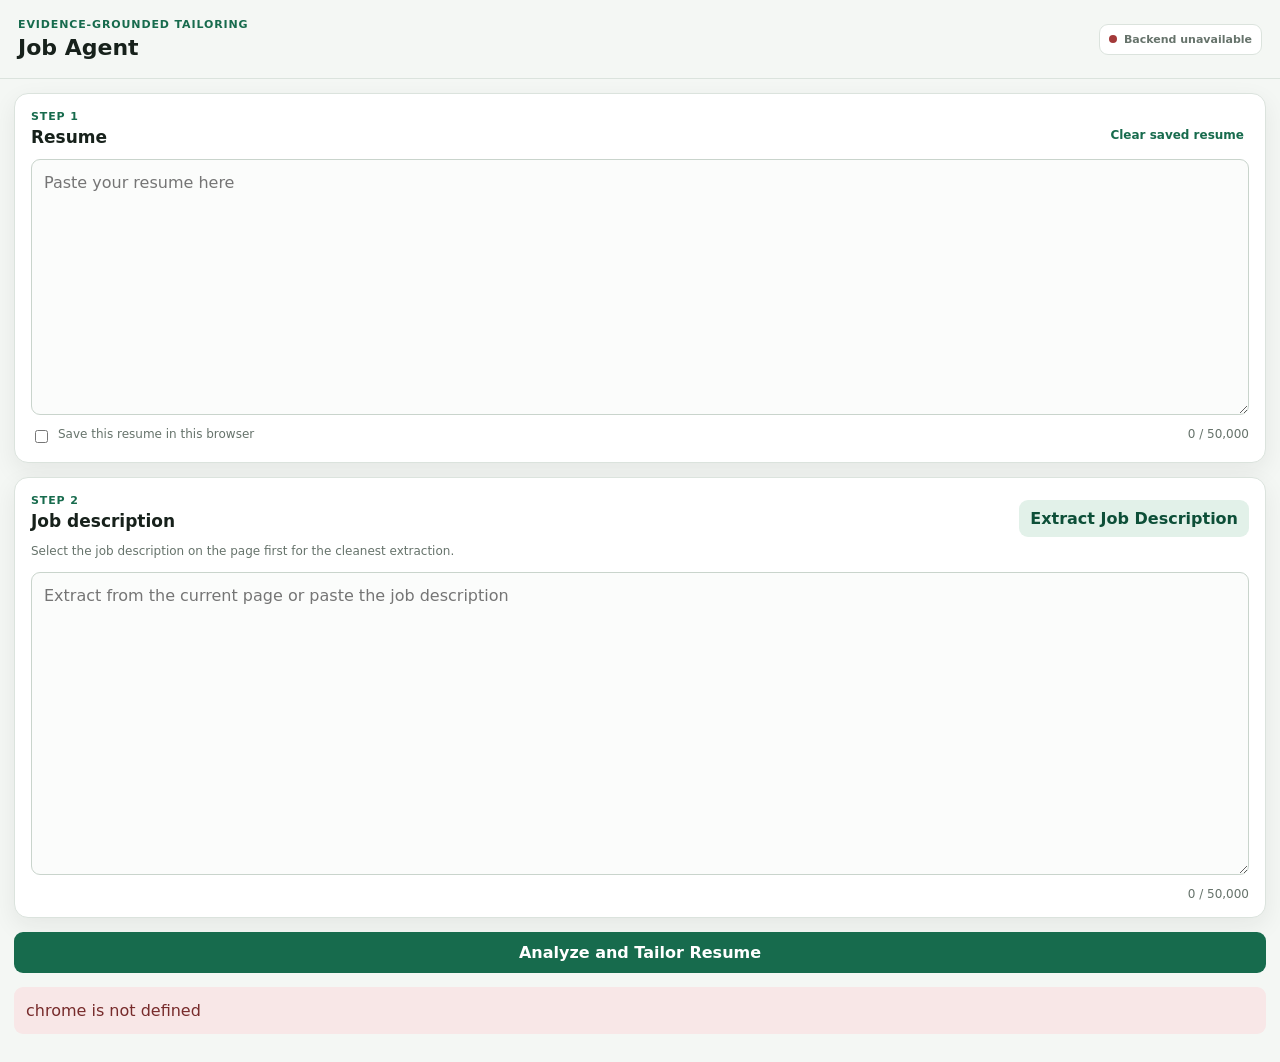
==== chrome_extension/sidepanel.html @ 1b3aab2b "feat: add requirement intelligence and Chrome extension" ====
<!doctype html>
<html lang="en">
  <head>
    <meta charset="utf-8">
    <meta name="viewport" content="width=device-width, initial-scale=1">
    <title>Job Agent</title>
    <link rel="stylesheet" href="sidepanel.css">
  </head>
  <body>
    <header class="app-header">
      <div>
        <p class="eyebrow">Evidence-grounded tailoring</p>
        <h1>Job Agent</h1>
      </div>
      <button id="health-button" class="health" type="button" aria-label="Check backend health">
        <span id="health-dot" class="health-dot" aria-hidden="true"></span>
        <span id="health-text">Checking backend…</span>
      </button>
    </header>

    <main>
      <section class="card">
        <div class="section-heading">
          <div>
            <p class="step-label">Step 1</p>
            <h2>Resume</h2>
          </div>
          <button id="clear-resume-button" class="text-button" type="button">Clear saved resume</button>
        </div>
        <label class="sr-only" for="resume-text">Resume text</label>
        <textarea id="resume-text" rows="10" maxlength="50001" placeholder="Paste your resume here"></textarea>
        <div class="field-footer">
          <label class="checkbox-label">
            <input id="save-resume" type="checkbox">
            Save this resume in this browser
          </label>
          <span id="resume-count" class="character-count">0 / 50,000</span>
        </div>
      </section>

      <section class="card">
        <div class="section-heading">
          <div>
            <p class="step-label">Step 2</p>
            <h2>Job description</h2>
          </div>
          <button id="extract-button" class="secondary-button" type="button">Extract Job Description</button>
        </div>
        <p class="hint">Select the job description on the page first for the cleanest extraction.</p>
        <label class="sr-only" for="job-description">Job description</label>
        <textarea id="job-description" rows="12" maxlength="50001" placeholder="Extract from the current page or paste the job description"></textarea>
        <div class="field-footer">
          <span id="extraction-source" class="muted"></span>
          <span id="job-count" class="character-count">0 / 50,000</span>
        </div>
      </section>

      <button id="analyze-button" class="primary-button full-width" type="button">Analyze and Tailor Resume</button>

      <div id="message" class="message" role="status" aria-live="polite" hidden></div>

      <section id="results" class="results" hidden>
        <div class="card result-summary">
          <div>
            <p class="step-label">Run status</p>
            <h2 id="run-status">—</h2>
          </div>
          <div class="score-block">
            <span id="match-score" class="score">—</span>
            <span class="score-label">Match score</span>
          </div>
        </div>

        <section class="card">
          <h2>Requirement match</h2>
          <div class="requirement-grid">
            <div>
              <h3 class="matched-heading">Matched</h3>
              <ul id="matched-list" class="requirement-list"></ul>
            </div>
            <div>
              <h3 class="partial-heading">Partial</h3>
              <ul id="partial-list" class="requirement-list"></ul>
            </div>
            <div>
              <h3 class="missing-heading">Missing evidence</h3>
              <ul id="missing-list" class="requirement-list"></ul>
            </div>
            <div>
              <h3 class="confirmation-heading">Needs your confirmation</h3>
              <ul id="confirmation-list" class="requirement-list"></ul>
            </div>
          </div>
        </section>

        <section class="card">
          <div class="section-heading">
            <h2>Tailored resume</h2>
            <button id="copy-button" class="secondary-button" type="button">Copy Resume</button>
          </div>
          <div id="tailored-resume" class="resume-output"></div>
          <div id="verification" class="verification"></div>
        </section>

        <section id="review-panel" class="card review-panel" hidden>
          <h2>Human review</h2>
          <p class="hint">Approve this version, or explain what should change. Requested changes must remain supported by the original resume.</p>
          <div class="review-actions">
            <button id="approve-button" class="primary-button" type="button">Approve</button>
          </div>
          <label for="review-feedback">Revision feedback</label>
          <textarea id="review-feedback" rows="4" placeholder="Example: Shorten the summary and emphasize PostgreSQL."></textarea>
          <button id="reject-button" class="secondary-button full-width" type="button">Request Revision</button>
        </section>
      </section>
    </main>

    <script type="module" src="sidepanel.js"></script>
  </body>
</html>
---- chrome_extension/sidepanel.css ----
:root {
  color-scheme: light;
  --ink: #17211b;
  --muted: #66736b;
  --line: #dbe3dd;
  --surface: #ffffff;
  --canvas: #f4f7f4;
  --accent: #176b4d;
  --accent-dark: #0d4f38;
  --accent-soft: #e2f1e9;
  --warning: #9a5a10;
  --danger: #a33939;
  --shadow: 0 8px 24px rgba(23, 33, 27, 0.07);
  font-family: Inter, ui-sans-serif, system-ui, -apple-system, BlinkMacSystemFont, "Segoe UI", sans-serif;
}

* { box-sizing: border-box; }

body {
  margin: 0;
  min-width: 320px;
  color: var(--ink);
  background: var(--canvas);
}

button, textarea, input { font: inherit; }
button { cursor: pointer; }
button:disabled { cursor: wait; opacity: 0.58; }

.app-header {
  position: sticky;
  top: 0;
  z-index: 2;
  display: flex;
  align-items: center;
  justify-content: space-between;
  gap: 12px;
  padding: 18px;
  background: rgba(244, 247, 244, 0.96);
  border-bottom: 1px solid var(--line);
  backdrop-filter: blur(8px);
}

h1, h2, h3, p { margin-top: 0; }
h1 { margin-bottom: 0; font-size: 22px; }
h2 { margin-bottom: 12px; font-size: 17px; }
h3 { margin-bottom: 8px; font-size: 14px; }

.eyebrow, .step-label {
  margin-bottom: 4px;
  color: var(--accent);
  font-size: 11px;
  font-weight: 750;
  letter-spacing: 0.08em;
  text-transform: uppercase;
}

main { padding: 14px; }

.card {
  margin-bottom: 14px;
  padding: 16px;
  background: var(--surface);
  border: 1px solid var(--line);
  border-radius: 14px;
  box-shadow: var(--shadow);
}

.section-heading, .result-summary, .field-footer, .review-actions {
  display: flex;
  align-items: center;
  justify-content: space-between;
  gap: 10px;
}

textarea {
  width: 100%;
  resize: vertical;
  padding: 11px 12px;
  color: var(--ink);
  background: #fbfcfb;
  border: 1px solid #c9d4cc;
  border-radius: 9px;
  line-height: 1.45;
}

textarea:focus, button:focus-visible, input:focus-visible {
  outline: 3px solid rgba(23, 107, 77, 0.2);
  outline-offset: 2px;
}

.field-footer { margin-top: 8px; align-items: flex-start; }
.hint, .muted, .character-count { color: var(--muted); font-size: 12px; }
.hint { line-height: 1.45; }
.character-count.over-limit { color: var(--danger); font-weight: 700; }
.checkbox-label { display: flex; gap: 7px; color: var(--muted); font-size: 12px; }

.primary-button, .secondary-button, .text-button, .health {
  border: 0;
  border-radius: 9px;
  font-weight: 700;
}

.primary-button { padding: 11px 14px; color: white; background: var(--accent); }
.primary-button:hover { background: var(--accent-dark); }
.secondary-button { padding: 9px 11px; color: var(--accent-dark); background: var(--accent-soft); }
.text-button { padding: 5px; color: var(--accent); background: transparent; font-size: 12px; }
.full-width { width: 100%; }

.health {
  display: flex;
  align-items: center;
  gap: 7px;
  padding: 8px 9px;
  color: var(--muted);
  background: var(--surface);
  border: 1px solid var(--line);
  font-size: 11px;
}

.health-dot { width: 8px; height: 8px; background: #a0aaa3; border-radius: 50%; }
.health[data-state="healthy"] .health-dot { background: #2b9a67; }
.health[data-state="unhealthy"] .health-dot { background: var(--danger); }

.message { margin: 14px 0; padding: 12px; border-radius: 9px; line-height: 1.45; }
.message[data-kind="info"] { color: #24533f; background: #e5f1eb; }
.message[data-kind="error"] { color: #772b2b; background: #f8e7e7; }
.message[data-kind="success"] { color: #175337; background: #ddf2e6; }

.results { margin-top: 14px; }
.score-block { display: flex; flex-direction: column; align-items: flex-end; }
.score { color: var(--accent); font-size: 26px; font-weight: 800; }
.score-label { color: var(--muted); font-size: 11px; }

.requirement-grid { display: grid; gap: 14px; }
.requirement-list { margin: 0; padding-left: 20px; }
.requirement-list > li { margin-bottom: 10px; line-height: 1.35; }
.requirement-name { font-weight: 650; }
.requirement-meta { display: block; color: var(--muted); font-size: 11px; }
.requirement-list details { margin-top: 5px; color: var(--muted); font-size: 11px; }
.requirement-list summary { cursor: pointer; color: var(--accent-dark); }
.requirement-list details p { margin: 6px 0; }
.requirement-list details ul { margin: 5px 0 0; padding-left: 18px; }
.evidence-heading { display: block; margin-top: 7px; color: var(--ink); }
.matched-heading { color: var(--accent); }
.partial-heading { color: var(--warning); }
.missing-heading { color: var(--danger); }
.confirmation-heading { color: #6750a4; }

.resume-output section + section { margin-top: 18px; }
.resume-output p, .resume-output li { line-height: 1.5; white-space: pre-wrap; }
.resume-output ul { margin-bottom: 0; padding-left: 20px; }
.skills-list { display: flex; flex-wrap: wrap; gap: 7px; padding: 0 !important; list-style: none; }
.skills-list li { padding: 5px 8px; background: var(--accent-soft); border-radius: 999px; font-size: 12px; }

.verification { margin-top: 16px; padding-top: 12px; border-top: 1px solid var(--line); font-size: 12px; }
.verification.passed { color: var(--accent); }
.verification.failed { color: var(--danger); }
.review-panel label { display: block; margin: 14px 0 6px; font-size: 13px; font-weight: 700; }
.review-panel .secondary-button { margin-top: 9px; }

.sr-only {
  position: absolute;
  width: 1px;
  height: 1px;
  padding: 0;
  margin: -1px;
  overflow: hidden;
  clip: rect(0, 0, 0, 0);
  white-space: nowrap;
  border: 0;
}
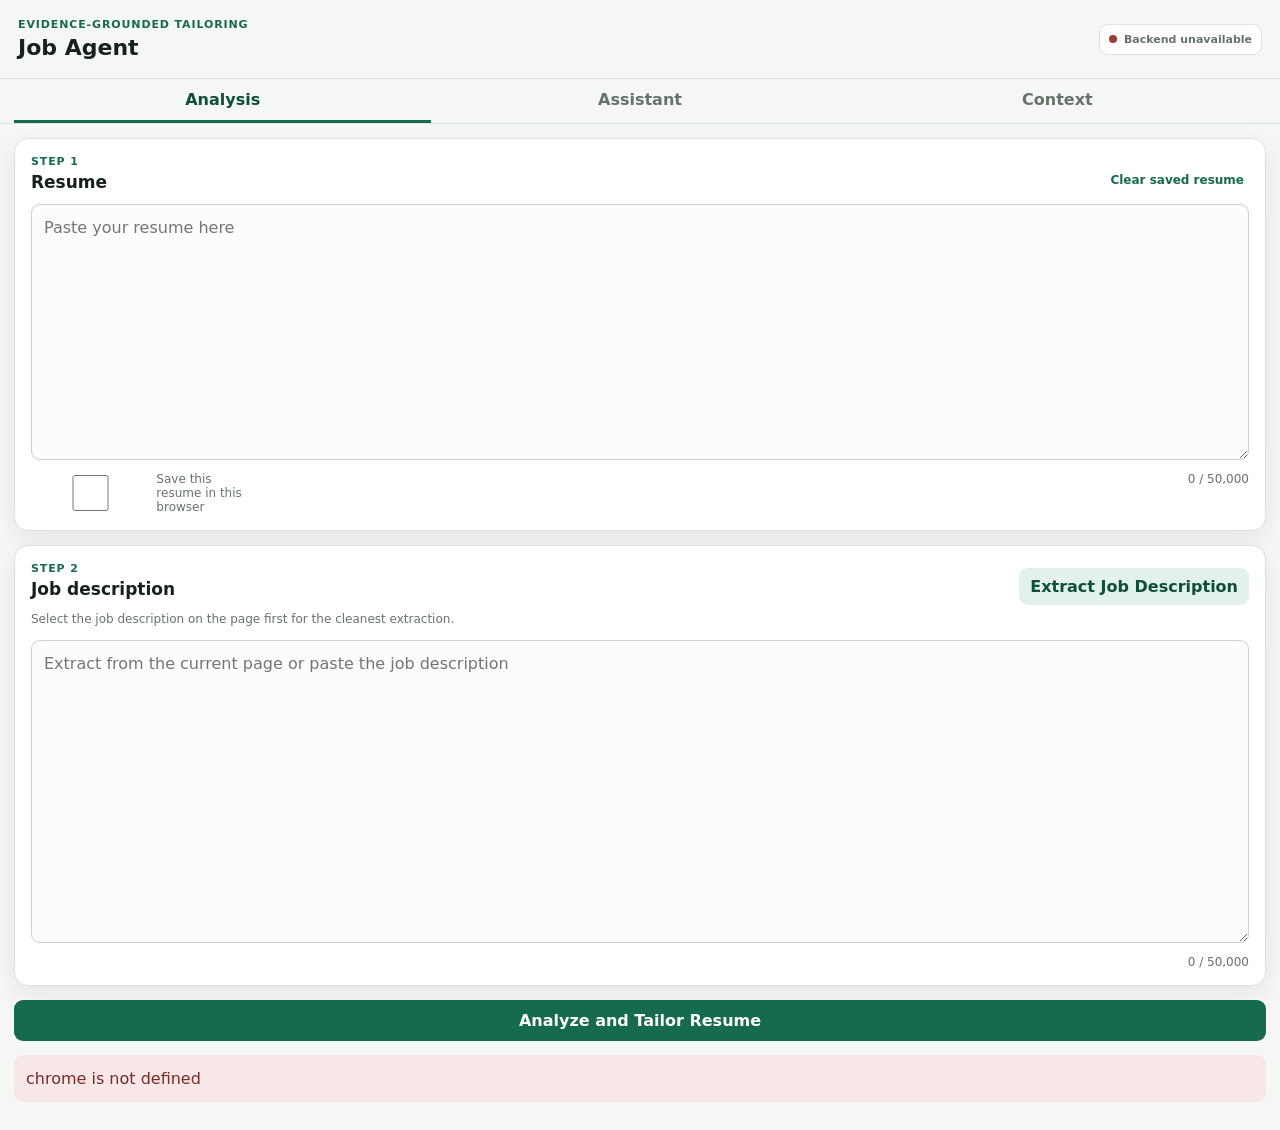
==== commit aec48fb6: "fix: enforce confirmed preferences in assistant context" ====
--- a/chrome_extension/sidepanel.html
+++ b/chrome_extension/sidepanel.html
@@ -8,111 +8,165 @@
   </head>
   <body>
     <header class="app-header">
-      <div>
-        <p class="eyebrow">Evidence-grounded tailoring</p>
-        <h1>Job Agent</h1>
-      </div>
+      <div><p class="eyebrow">Evidence-grounded tailoring</p><h1>Job Agent</h1></div>
       <button id="health-button" class="health" type="button" aria-label="Check backend health">
         <span id="health-dot" class="health-dot" aria-hidden="true"></span>
-        <span id="health-text">Checking backend…</span>
+        <span id="health-text">Checking backend...</span>
       </button>
     </header>
 
+    <nav class="panel-tabs" aria-label="Job Agent panels">
+      <button id="analysis-tab" class="panel-tab active" type="button" aria-selected="true">Analysis</button>
+      <button id="assistant-tab" class="panel-tab" type="button" aria-selected="false">Assistant</button>
+      <button id="context-tab" class="panel-tab" type="button" aria-selected="false">Context</button>
+    </nav>
+
     <main>
-      <section class="card">
-        <div class="section-heading">
-          <div>
-            <p class="step-label">Step 1</p>
-            <h2>Resume</h2>
+      <div id="analysis-panel" class="app-panel">
+        <section class="card">
+          <div class="section-heading">
+            <div><p class="step-label">Step 1</p><h2>Resume</h2></div>
+            <button id="clear-resume-button" class="text-button" type="button">Clear saved resume</button>
           </div>
-          <button id="clear-resume-button" class="text-button" type="button">Clear saved resume</button>
-        </div>
-        <label class="sr-only" for="resume-text">Resume text</label>
-        <textarea id="resume-text" rows="10" maxlength="50001" placeholder="Paste your resume here"></textarea>
-        <div class="field-footer">
-          <label class="checkbox-label">
-            <input id="save-resume" type="checkbox">
-            Save this resume in this browser
-          </label>
-          <span id="resume-count" class="character-count">0 / 50,000</span>
-        </div>
-      </section>
-
-      <section class="card">
-        <div class="section-heading">
-          <div>
-            <p class="step-label">Step 2</p>
-            <h2>Job description</h2>
-          </div>
-          <button id="extract-button" class="secondary-button" type="button">Extract Job Description</button>
-        </div>
-        <p class="hint">Select the job description on the page first for the cleanest extraction.</p>
-        <label class="sr-only" for="job-description">Job description</label>
-        <textarea id="job-description" rows="12" maxlength="50001" placeholder="Extract from the current page or paste the job description"></textarea>
-        <div class="field-footer">
-          <span id="extraction-source" class="muted"></span>
-          <span id="job-count" class="character-count">0 / 50,000</span>
-        </div>
-      </section>
-
-      <button id="analyze-button" class="primary-button full-width" type="button">Analyze and Tailor Resume</button>
-
-      <div id="message" class="message" role="status" aria-live="polite" hidden></div>
-
-      <section id="results" class="results" hidden>
-        <div class="card result-summary">
-          <div>
-            <p class="step-label">Run status</p>
-            <h2 id="run-status">—</h2>
-          </div>
-          <div class="score-block">
-            <span id="match-score" class="score">—</span>
-            <span class="score-label">Match score</span>
-          </div>
-        </div>
-
-        <section class="card">
-          <h2>Requirement match</h2>
-          <div class="requirement-grid">
-            <div>
-              <h3 class="matched-heading">Matched</h3>
-              <ul id="matched-list" class="requirement-list"></ul>
-            </div>
-            <div>
-              <h3 class="partial-heading">Partial</h3>
-              <ul id="partial-list" class="requirement-list"></ul>
-            </div>
-            <div>
-              <h3 class="missing-heading">Missing evidence</h3>
-              <ul id="missing-list" class="requirement-list"></ul>
-            </div>
-            <div>
-              <h3 class="confirmation-heading">Needs your confirmation</h3>
-              <ul id="confirmation-list" class="requirement-list"></ul>
-            </div>
+          <label class="sr-only" for="resume-text">Resume text</label>
+          <textarea id="resume-text" rows="10" maxlength="50001" placeholder="Paste your resume here"></textarea>
+          <div class="field-footer">
+            <label class="checkbox-label"><input id="save-resume" type="checkbox">Save this resume in this browser</label>
+            <span id="resume-count" class="character-count">0 / 50,000</span>
           </div>
         </section>
 
         <section class="card">
           <div class="section-heading">
-            <h2>Tailored resume</h2>
-            <button id="copy-button" class="secondary-button" type="button">Copy Resume</button>
+            <div><p class="step-label">Step 2</p><h2>Job description</h2></div>
+            <button id="extract-button" class="secondary-button" type="button">Extract Job Description</button>
           </div>
-          <div id="tailored-resume" class="resume-output"></div>
-          <div id="verification" class="verification"></div>
+          <p class="hint">Select the job description on the page first for the cleanest extraction.</p>
+          <label class="sr-only" for="job-description">Job description</label>
+          <textarea id="job-description" rows="12" maxlength="50001" placeholder="Extract from the current page or paste the job description"></textarea>
+          <div class="field-footer">
+            <span id="extraction-source" class="muted"></span>
+            <span id="job-count" class="character-count">0 / 50,000</span>
+          </div>
         </section>
 
-        <section id="review-panel" class="card review-panel" hidden>
-          <h2>Human review</h2>
-          <p class="hint">Approve this version, or explain what should change. Requested changes must remain supported by the original resume.</p>
-          <div class="review-actions">
-            <button id="approve-button" class="primary-button" type="button">Approve</button>
+        <button id="analyze-button" class="primary-button full-width" type="button">Analyze and Tailor Resume</button>
+        <div id="message" class="message" role="status" aria-live="polite" hidden></div>
+
+        <section id="results" class="results" hidden>
+          <div class="card result-summary">
+            <div><p class="step-label">Run status</p><h2 id="run-status">—</h2></div>
+            <div class="score-block"><span id="match-score" class="score">—</span><span class="score-label">Match score</span></div>
           </div>
-          <label for="review-feedback">Revision feedback</label>
-          <textarea id="review-feedback" rows="4" placeholder="Example: Shorten the summary and emphasize PostgreSQL."></textarea>
-          <button id="reject-button" class="secondary-button full-width" type="button">Request Revision</button>
+          <button id="ask-run-button" class="secondary-button full-width ask-run-button" type="button">Ask Agent About This Run</button>
+
+          <section class="card">
+            <h2>Requirement match</h2>
+            <div class="requirement-grid">
+              <div><h3 class="matched-heading">Matched</h3><ul id="matched-list" class="requirement-list"></ul></div>
+              <div><h3 class="partial-heading">Partial</h3><ul id="partial-list" class="requirement-list"></ul></div>
+              <div><h3 class="missing-heading">Missing evidence</h3><ul id="missing-list" class="requirement-list"></ul></div>
+              <div><h3 class="confirmation-heading">Needs your confirmation</h3><ul id="confirmation-list" class="requirement-list"></ul></div>
+            </div>
+          </section>
+
+          <section class="card">
+            <div class="section-heading"><h2>Tailored resume</h2><button id="copy-button" class="secondary-button" type="button">Copy Resume</button></div>
+            <div id="tailored-resume" class="resume-output"></div>
+            <div id="verification" class="verification"></div>
+          </section>
+
+          <section id="review-panel" class="card review-panel" hidden>
+            <h2>Human review</h2>
+            <p class="hint">Approve this version, or explain what should change. Requested changes must remain supported by the original resume.</p>
+            <div class="review-actions"><button id="approve-button" class="primary-button" type="button">Approve</button></div>
+            <label for="review-feedback">Revision feedback</label>
+            <textarea id="review-feedback" rows="4" placeholder="Example: Shorten the summary and emphasize PostgreSQL."></textarea>
+            <button id="reject-button" class="secondary-button full-width" type="button">Request Revision</button>
+          </section>
         </section>
-      </section>
+      </div>
+
+      <div id="assistant-panel" class="app-panel" hidden>
+        <section class="card assistant-header">
+          <div class="section-heading">
+            <div><p class="step-label">Persistent session</p><h2>Job Assistant</h2></div>
+            <button id="new-session-button" class="secondary-button" type="button">New Session</button>
+          </div>
+          <div class="session-meta">
+            <span id="session-status" class="status-badge">No session</span>
+            <span id="session-run" class="muted"></span>
+          </div>
+          <div class="session-history-controls">
+            <label for="session-history">Previous conversations</label>
+            <div class="session-history-row">
+              <select id="session-history" aria-label="Previous conversations">
+                <option value="">No saved conversations</option>
+              </select>
+              <button id="refresh-sessions-button" class="text-button" type="button">Refresh</button>
+            </div>
+          </div>
+        </section>
+
+        <div id="session-message" class="message" role="status" aria-live="polite" hidden></div>
+        <section id="assistant-messages" class="assistant-messages card" aria-live="polite">
+          <p class="muted empty-session">Start a session to ask about your saved Job Agent runs.</p>
+        </section>
+        <section id="tool-approvals" class="tool-approvals" hidden></section>
+
+        <section class="card composer">
+          <label for="assistant-input">Message</label>
+          <textarea id="assistant-input" rows="5" maxlength="20000" placeholder="Ask about recent runs, requirements, or a tailored resume."></textarea>
+          <div class="field-footer"><span class="muted">Messages are stored by the local backend.</span><span id="assistant-count" class="character-count">0 / 20,000</span></div>
+          <div class="assistant-actions">
+            <button id="send-session-button" class="primary-button" type="button">Send</button>
+            <button id="cancel-session-button" class="text-button danger-text" type="button">Cancel</button>
+            <button id="recover-session-button" class="secondary-button" type="button" hidden>Recover</button>
+          </div>
+        </section>
+      </div>
+
+      <div id="context-panel" class="app-panel" hidden>
+        <div id="context-message" class="message" role="status" aria-live="polite" hidden></div>
+
+        <section class="card">
+          <div class="section-heading">
+            <div><p class="step-label">Current session</p><h2>Used This Turn</h2></div>
+            <button id="refresh-context-button" class="text-button" type="button">Refresh</button>
+          </div>
+          <div id="used-context" class="context-list">
+            <p class="muted">Open a Session to inspect its safe context summary.</p>
+          </div>
+        </section>
+
+        <section class="card">
+          <div class="section-heading">
+            <div><p class="step-label">Confirmed data</p><h2>Memory Manager</h2></div>
+            <button id="refresh-memories-button" class="text-button" type="button">Refresh</button>
+          </div>
+          <label for="memory-key">Stable key</label>
+          <input id="memory-key" maxlength="160" placeholder="preference.role">
+          <label for="memory-display">Display text</label>
+          <textarea id="memory-display" rows="3" maxlength="2000" placeholder="Prefers backend engineering roles"></textarea>
+          <div class="context-form-grid">
+            <label>Type<select id="memory-type"><option value="preference">Preference</option><option value="semantic">Semantic</option><option value="episodic">Episodic</option></select></label>
+            <label>Scope<select id="memory-scope"><option value="user">User</option><option value="project">Project</option><option value="session">Current session</option></select></label>
+            <label>Sensitivity<select id="memory-sensitivity"><option value="normal">Normal</option><option value="personal">Personal</option><option value="sensitive">Sensitive</option></select></label>
+          </div>
+          <label for="memory-content">Structured content (JSON object)</label>
+          <textarea id="memory-content" rows="3" maxlength="10000" placeholder="{}">{}</textarea>
+          <button id="create-memory-button" class="primary-button full-width" type="button">Create Candidate</button>
+          <div id="memory-list" class="context-list"></div>
+        </section>
+
+        <section class="card">
+          <div class="section-heading">
+            <div><p class="step-label">Installed procedures</p><h2>Skill Manager</h2></div>
+            <button id="refresh-skills-button" class="text-button" type="button">Refresh</button>
+          </div>
+          <div id="skill-list" class="context-list"></div>
+        </section>
+      </div>
     </main>
 
     <script type="module" src="sidepanel.js"></script>
--- a/chrome_extension/sidepanel.css
+++ b/chrome_extension/sidepanel.css
@@ -24,6 +24,7 @@
 }
 
 button, textarea, input { font: inherit; }
+select { font: inherit; }
 button { cursor: pointer; }
 button:disabled { cursor: wait; opacity: 0.58; }
 
@@ -57,6 +58,26 @@
 
 main { padding: 14px; }
 
+.panel-tabs {
+  position: sticky;
+  top: 79px;
+  z-index: 1;
+  display: grid;
+  grid-template-columns: repeat(3, 1fr);
+  padding: 0 14px;
+  background: var(--canvas);
+  border-bottom: 1px solid var(--line);
+}
+.panel-tab {
+  padding: 11px;
+  color: var(--muted);
+  background: transparent;
+  border: 0;
+  border-bottom: 3px solid transparent;
+  font-weight: 750;
+}
+.panel-tab.active { color: var(--accent-dark); border-bottom-color: var(--accent); }
+
 .card {
   margin-bottom: 14px;
   padding: 16px;
@@ -88,6 +109,15 @@
   outline: 3px solid rgba(23, 107, 77, 0.2);
   outline-offset: 2px;
 }
+select:focus { outline: 3px solid rgba(23, 107, 77, 0.2); outline-offset: 2px; }
+input, select {
+  width: 100%;
+  padding: 9px 10px;
+  color: var(--ink);
+  background: #fbfcfb;
+  border: 1px solid #c9d4cc;
+  border-radius: 8px;
+}
 
 .field-footer { margin-top: 8px; align-items: flex-start; }
 .hint, .muted, .character-count { color: var(--muted); font-size: 12px; }
@@ -106,6 +136,7 @@
 .secondary-button { padding: 9px 11px; color: var(--accent-dark); background: var(--accent-soft); }
 .text-button { padding: 5px; color: var(--accent); background: transparent; font-size: 12px; }
 .full-width { width: 100%; }
+.ask-run-button { margin-bottom: 14px; }
 
 .health {
   display: flex;
@@ -159,6 +190,77 @@
 .review-panel label { display: block; margin: 14px 0 6px; font-size: 13px; font-weight: 700; }
 .review-panel .secondary-button { margin-top: 9px; }
 
+.session-meta, .assistant-actions {
+  display: flex;
+  align-items: center;
+  flex-wrap: wrap;
+  gap: 9px;
+}
+.session-meta { justify-content: space-between; }
+.session-history-controls { margin-top: 12px; }
+.session-history-controls label { display: block; margin-bottom: 5px; color: var(--muted); font-size: 12px; font-weight: 700; }
+.session-history-row { display: flex; align-items: center; gap: 8px; }
+.session-history-row select {
+  min-width: 0;
+  flex: 1;
+  padding: 8px;
+  color: var(--ink);
+  background: #fbfcfb;
+  border: 1px solid #c9d4cc;
+  border-radius: 8px;
+}
+.status-badge {
+  display: inline-flex;
+  padding: 5px 9px;
+  color: var(--accent-dark);
+  background: var(--accent-soft);
+  border-radius: 999px;
+  font-size: 12px;
+  font-weight: 750;
+}
+.status-badge[data-status="failed"],
+.status-badge[data-status="cancelled"],
+.status-badge[data-status="timed_out"] { color: var(--danger); background: #f8e7e7; }
+.status-badge[data-status="running"],
+.status-badge[data-status="awaiting_tool_approval"] { color: var(--warning); background: #fff1dc; }
+.assistant-messages { max-height: 46vh; overflow-y: auto; }
+.chat-message { max-width: 92%; margin-bottom: 12px; padding: 11px; border-radius: 12px; }
+.chat-message.user { margin-left: auto; background: var(--accent-soft); }
+.chat-message.assistant { margin-right: auto; background: #eef1ef; }
+.chat-message p { margin: 5px 0 0; line-height: 1.5; white-space: pre-wrap; overflow-wrap: anywhere; }
+.chat-role { color: var(--muted); font-size: 11px; font-weight: 750; text-transform: uppercase; }
+.tool-approvals .card { border-color: #e9c78d; }
+.approval-arguments {
+  max-height: 180px;
+  overflow: auto;
+  padding: 9px;
+  white-space: pre-wrap;
+  overflow-wrap: anywhere;
+  background: #f7f8f7;
+  border-radius: 8px;
+  font-size: 11px;
+}
+.composer label { display: block; margin-bottom: 6px; font-size: 13px; font-weight: 700; }
+.assistant-actions { margin-top: 12px; }
+.danger-text { color: var(--danger); }
+
+.context-form-grid { display: grid; grid-template-columns: repeat(2, 1fr); gap: 9px; margin: 10px 0; }
+.context-form-grid label, #context-panel > .card > label {
+  display: block;
+  margin: 9px 0 5px;
+  color: var(--muted);
+  font-size: 12px;
+  font-weight: 700;
+}
+.context-list { display: grid; gap: 10px; margin-top: 12px; }
+.context-item { padding: 11px; background: #f8faf8; border: 1px solid var(--line); border-radius: 10px; }
+.context-item h3 { margin-bottom: 5px; overflow-wrap: anywhere; }
+.context-item p { margin-bottom: 7px; line-height: 1.45; overflow-wrap: anywhere; white-space: pre-wrap; }
+.context-item details { margin-top: 8px; }
+.context-item summary { cursor: pointer; color: var(--accent-dark); font-weight: 700; }
+.context-actions { display: flex; flex-wrap: wrap; gap: 7px; margin-top: 9px; }
+.context-actions button { padding: 7px 9px; }
+
 .sr-only {
   position: absolute;
   width: 1px;
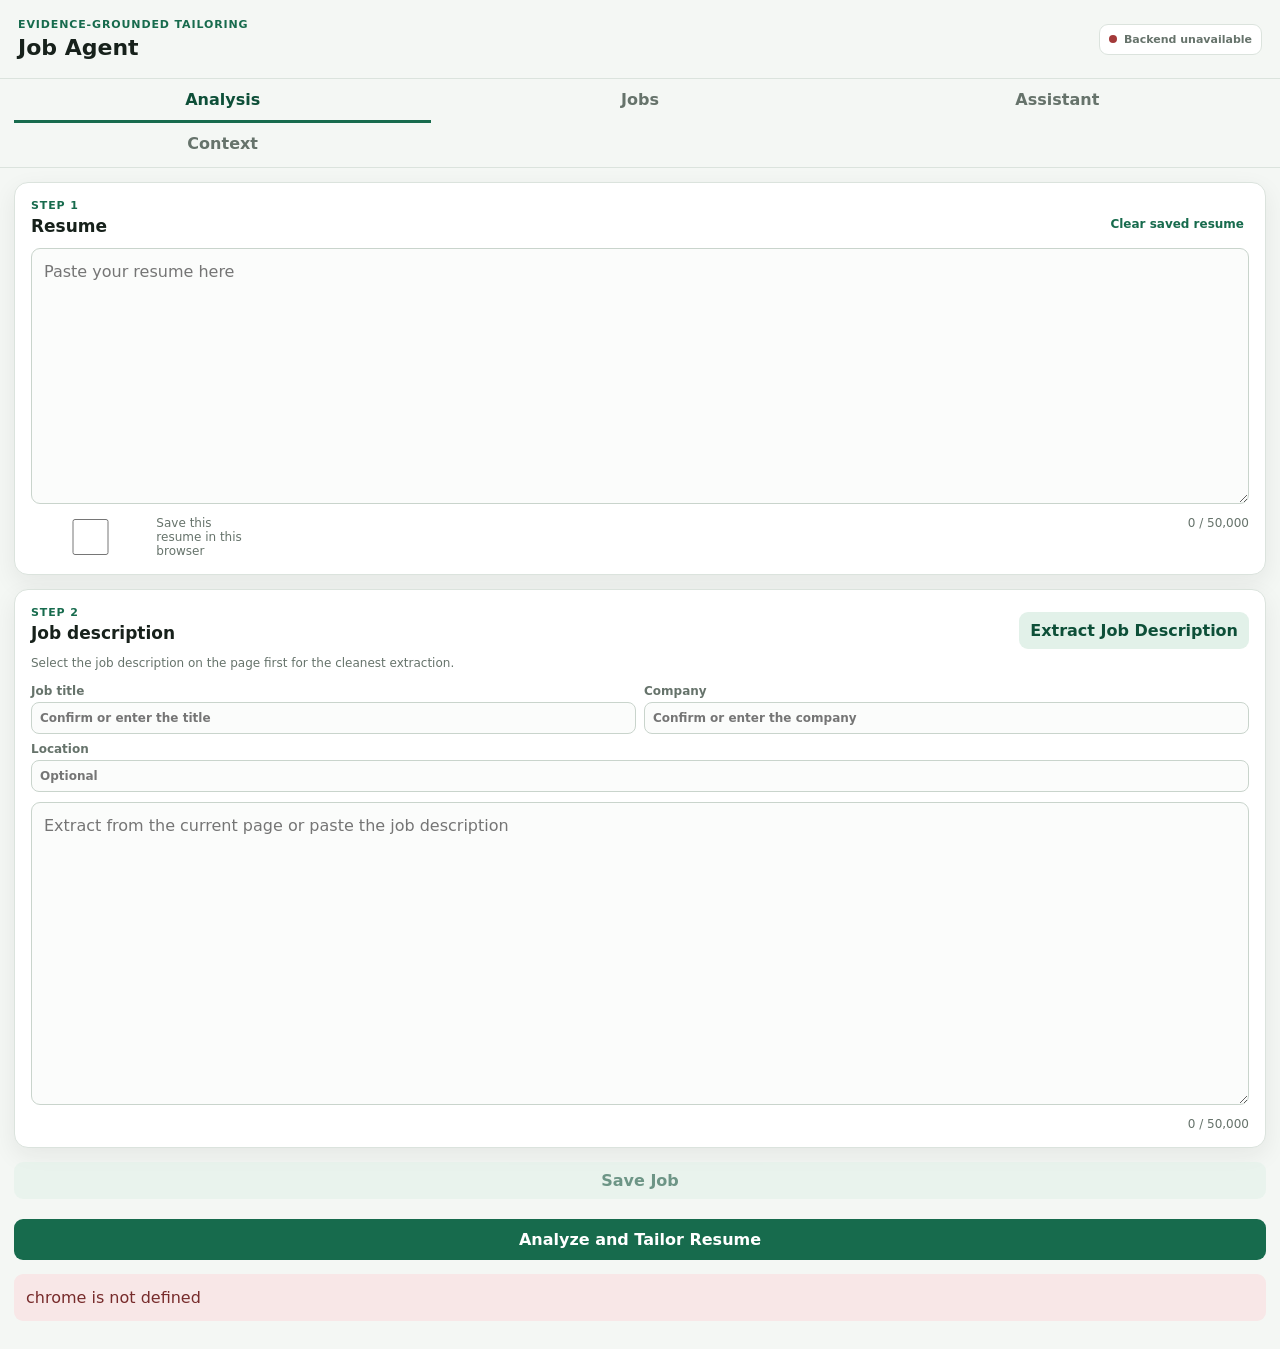
==== commit 5c6584f3: "feat: add Chrome job workspace workflow" ====
--- a/chrome_extension/sidepanel.html
+++ b/chrome_extension/sidepanel.html
@@ -17,6 +17,7 @@
 
     <nav class="panel-tabs" aria-label="Job Agent panels">
       <button id="analysis-tab" class="panel-tab active" type="button" aria-selected="true">Analysis</button>
+      <button id="jobs-tab" class="panel-tab" type="button" aria-selected="false">Jobs</button>
       <button id="assistant-tab" class="panel-tab" type="button" aria-selected="false">Assistant</button>
       <button id="context-tab" class="panel-tab" type="button" aria-selected="false">Context</button>
     </nav>
@@ -42,6 +43,11 @@
             <button id="extract-button" class="secondary-button" type="button">Extract Job Description</button>
           </div>
           <p class="hint">Select the job description on the page first for the cleanest extraction.</p>
+          <div class="job-metadata-grid">
+            <label>Job title<input id="job-title" maxlength="256" placeholder="Confirm or enter the title"></label>
+            <label>Company<input id="job-company" maxlength="256" placeholder="Confirm or enter the company"></label>
+            <label>Location<input id="job-location" maxlength="256" placeholder="Optional"></label>
+          </div>
           <label class="sr-only" for="job-description">Job description</label>
           <textarea id="job-description" rows="12" maxlength="50001" placeholder="Extract from the current page or paste the job description"></textarea>
           <div class="field-footer">
@@ -49,6 +55,12 @@
             <span id="job-count" class="character-count">0 / 50,000</span>
           </div>
         </section>
+
+        <div class="workspace-save-actions">
+          <button id="save-job-button" class="secondary-button full-width" type="button" disabled>Save Job</button>
+          <button id="open-workspace-button" class="text-button" type="button" hidden>Open Workspace</button>
+          <span id="saved-application-id" class="muted"></span>
+        </div>
 
         <button id="analyze-button" class="primary-button full-width" type="button">Analyze and Tailor Resume</button>
         <div id="message" class="message" role="status" aria-live="polite" hidden></div>
@@ -87,6 +99,36 @@
         </section>
       </div>
 
+      <div id="jobs-panel" class="app-panel" hidden>
+        <section class="card">
+          <div class="section-heading"><div><p class="step-label">Saved locally</p><h2>Applications</h2></div><button id="refresh-applications-button" class="text-button" type="button">Refresh</button></div>
+          <div class="workspace-filters">
+            <input id="application-search" maxlength="256" placeholder="Search company or title">
+            <select id="application-status-filter"><option value="">All statuses</option><option value="saved">Saved</option><option value="analyzing">Analyzing</option><option value="analysis_failed">Analysis failed</option><option value="needs_evidence">Needs evidence</option><option value="materials_ready">Materials ready</option><option value="ready_to_apply">Ready to apply</option><option value="applied">Applied</option><option value="interviewing">Interviewing</option><option value="offer">Offer</option><option value="rejected">Rejected</option><option value="withdrawn">Withdrawn</option><option value="archived">Archived</option></select>
+          </div>
+          <div id="application-list" class="context-list"><p class="muted">No saved applications loaded.</p></div>
+          <button id="load-more-applications-button" class="secondary-button full-width" type="button" hidden>Load More</button>
+        </section>
+        <section id="workspace-detail" class="card" hidden>
+          <div class="section-heading"><div><p class="step-label">Application workspace</p><h2 id="workspace-title">Workspace</h2></div><span id="workspace-status" class="status-badge"></span></div>
+          <p id="workspace-company" class="requirement-meta"></p>
+          <a id="workspace-source-link" target="_blank" rel="noopener noreferrer" hidden>Open source job</a>
+          <p id="workspace-application-id" class="muted"></p>
+          <div class="workspace-edit-grid"><label>Next action<input id="workspace-next-action" maxlength="2000"></label><label>Deadline<input id="workspace-deadline" type="datetime-local"></label></div>
+          <button id="update-workspace-button" class="secondary-button" type="button">Update</button>
+          <label>Status<select id="workspace-status-select"><option value="saved">Saved</option><option value="ready_to_apply">Ready to apply</option><option value="applied">Applied</option><option value="interviewing">Interviewing</option><option value="offer">Offer</option><option value="rejected">Rejected</option><option value="withdrawn">Withdrawn</option><option value="archived">Archived</option></select></label>
+          <button id="transition-workspace-button" class="secondary-button" type="button">Change status</button>
+          <div class="workspace-actions"><button id="analyze-workspace-button" class="primary-button" type="button">Analyze saved job</button><button id="workspace-assistant-button" class="secondary-button" type="button">Open Assistant</button></div>
+          <p id="workspace-match-score"></p>
+          <details><summary>Missing requirements</summary><div id="workspace-missing"></div></details>
+          <details><summary>Tailored resume</summary><div id="workspace-resume"></div></details>
+          <details><summary>Analysis runs</summary><div id="workspace-runs"></div></details>
+          <details><summary>Recent events</summary><div id="workspace-events"></div></details>
+          <details><summary>Artifact versions</summary><div id="workspace-artifacts"></div></details>
+        </section>
+        <div id="workspace-message" class="message" role="status" aria-live="polite" hidden></div>
+      </div>
+
       <div id="assistant-panel" class="app-panel" hidden>
         <section class="card assistant-header">
           <div class="section-heading">
@@ -112,6 +154,7 @@
         <section id="assistant-messages" class="assistant-messages card" aria-live="polite">
           <p class="muted empty-session">Start a session to ask about your saved Job Agent runs.</p>
         </section>
+        <section id="tool-call-details" class="tool-call-details" hidden></section>
         <section id="tool-approvals" class="tool-approvals" hidden></section>
 
         <section class="card composer">
--- a/chrome_extension/sidepanel.css
+++ b/chrome_extension/sidepanel.css
@@ -159,6 +159,21 @@
 .message[data-kind="success"] { color: #175337; background: #ddf2e6; }
 
 .results { margin-top: 14px; }
+.workspace-save-actions { display: grid; gap: 6px; margin: 10px 0 14px; }
+.job-metadata-grid { display: grid; grid-template-columns: 1fr 1fr; gap: 8px; margin: 10px 0; }
+.job-metadata-grid label { display: grid; gap: 4px; color: var(--muted); font-size: 12px; font-weight: 700; }
+.job-metadata-grid label:last-child { grid-column: 1 / -1; }
+.job-metadata-grid input { min-width: 0; padding: 8px; border: 1px solid #c9d4cc; border-radius: 8px; background: #fbfcfb; }
+.workspace-filters, .workspace-edit-grid { display: grid; grid-template-columns: 1fr 1fr; gap: 8px; }
+.workspace-filters input, .workspace-filters select, .workspace-edit-grid input, #workspace-status-select {
+  min-width: 0; padding: 8px; border: 1px solid #c9d4cc; border-radius: 8px; background: #fbfcfb;
+}
+.workspace-edit-grid label, #workspace-detail > label { display: grid; gap: 5px; margin: 10px 0; color: var(--muted); font-size: 12px; font-weight: 700; }
+.workspace-actions { display: flex; flex-wrap: wrap; gap: 8px; margin: 14px 0; }
+.workspace-list-item button { margin-top: 7px; }
+.workspace-json { max-height: 280px; overflow: auto; white-space: pre-wrap; overflow-wrap: anywhere; font-size: 11px; }
+#workspace-detail details { margin-top: 12px; }
+#workspace-detail summary { cursor: pointer; color: var(--accent-dark); font-weight: 700; }
 .score-block { display: flex; flex-direction: column; align-items: flex-end; }
 .score { color: var(--accent); font-size: 26px; font-weight: 800; }
 .score-label { color: var(--muted); font-size: 11px; }
@@ -230,6 +245,11 @@
 .chat-message p { margin: 5px 0 0; line-height: 1.5; white-space: pre-wrap; overflow-wrap: anywhere; }
 .chat-role { color: var(--muted); font-size: 11px; font-weight: 750; text-transform: uppercase; }
 .tool-approvals .card { border-color: #e9c78d; }
+.tool-call-details { display: grid; gap: 8px; margin: 10px 0; }
+.tool-call-card summary { cursor: pointer; display: grid; gap: 3px; }
+.tool-call-card p { margin: 8px 0 0; }
+.tool-badge { display: inline-flex; margin-top: 8px; padding: 3px 7px; border-radius: 999px; background: var(--accent-soft); color: var(--accent-dark); font-size: 11px; font-weight: 700; }
+.tool-warning { color: var(--warning); font-size: 12px; }
 .approval-arguments {
   max-height: 180px;
   overflow: auto;
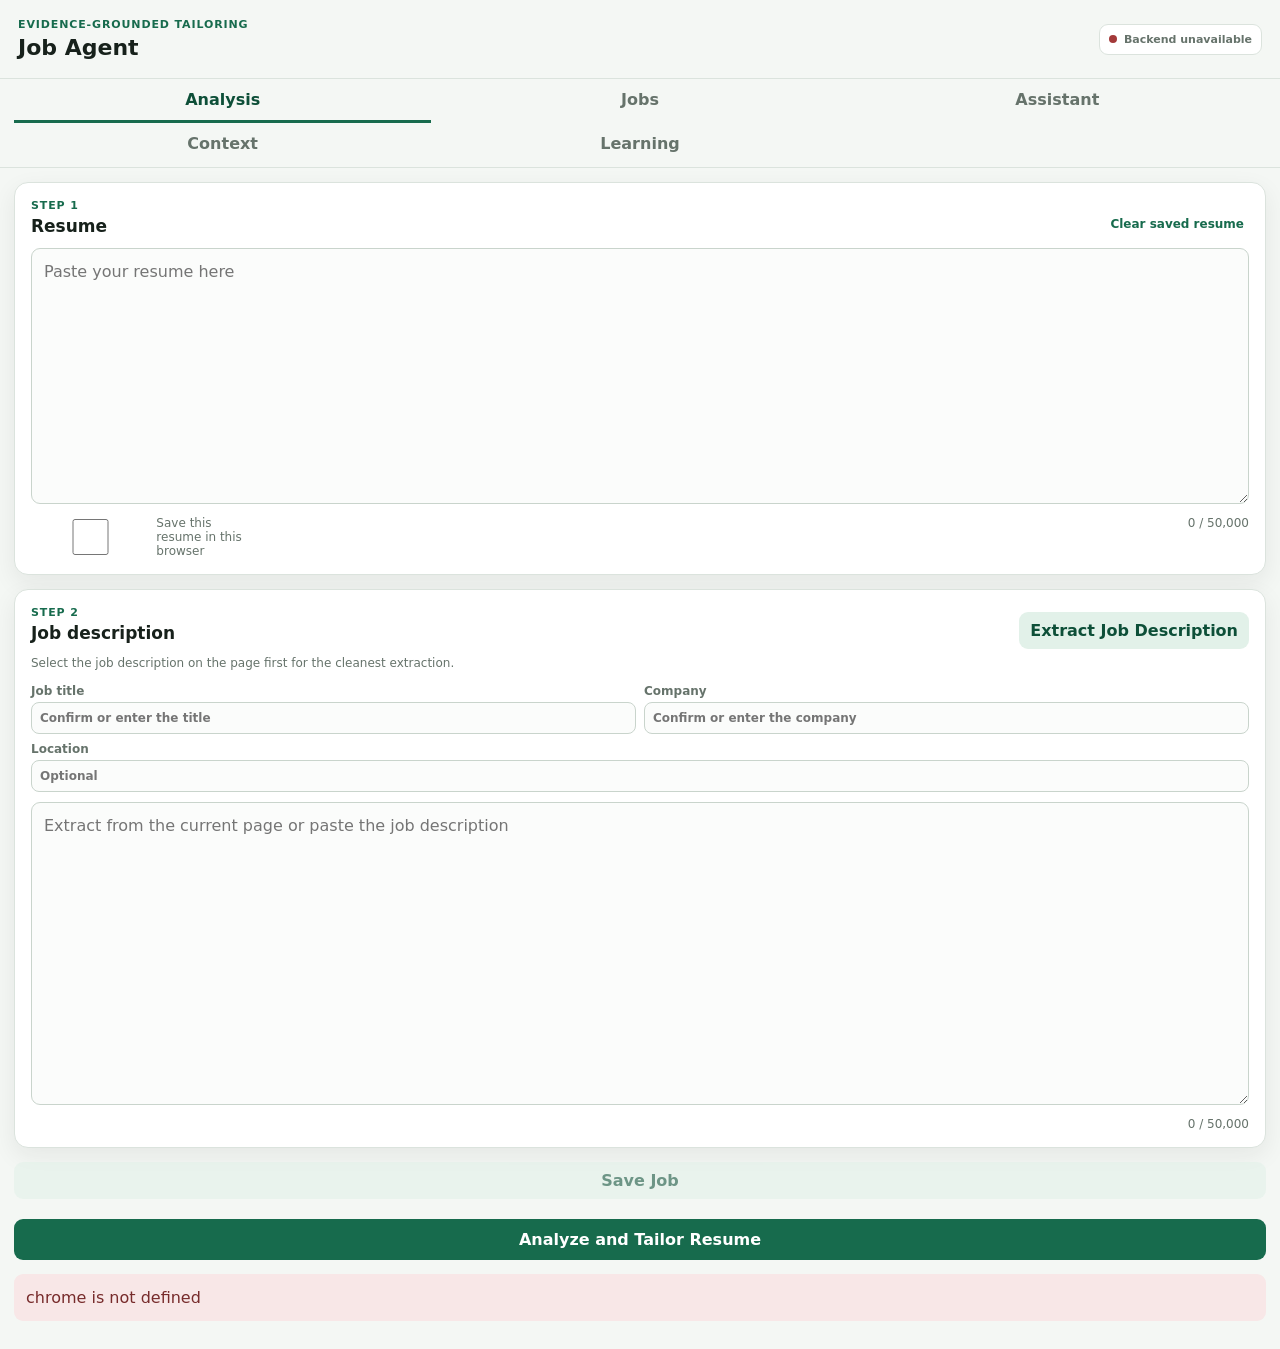
==== commit 58806a8d: "feat: add governed skill evolution pipeline" ====
--- a/chrome_extension/sidepanel.html
+++ b/chrome_extension/sidepanel.html
@@ -20,6 +20,7 @@
       <button id="jobs-tab" class="panel-tab" type="button" aria-selected="false">Jobs</button>
       <button id="assistant-tab" class="panel-tab" type="button" aria-selected="false">Assistant</button>
       <button id="context-tab" class="panel-tab" type="button" aria-selected="false">Context</button>
+      <button id="learning-tab" class="panel-tab" type="button" aria-selected="false">Learning</button>
     </nav>
 
     <main>
@@ -125,6 +126,64 @@
           <details><summary>Analysis runs</summary><div id="workspace-runs"></div></details>
           <details><summary>Recent events</summary><div id="workspace-events"></div></details>
           <details><summary>Artifact versions</summary><div id="workspace-artifacts"></div></details>
+          <section class="interview-section" id="multi-agent-workflow-section">
+            <h3>Workflow</h3>
+            <label>Mode<select id="workflow-mode"><option value="single_custom">Standard</option><option value="multi_agent_v1">Multi-Agent</option></select></label>
+            <div id="multi-agent-options" hidden>
+              <p class="muted">Uses the saved Application, an attached analyzed resume run, and confirmed evidence.</p>
+              <label><input id="multi-agent-resume" type="checkbox" checked> Tailored resume</label>
+              <label><input id="multi-agent-cover" type="checkbox"> Cover letter</label>
+              <label><input id="multi-agent-interview" type="checkbox"> Ask evidence questions when needed</label>
+              <label>Application question (optional)<textarea id="multi-agent-question" rows="2" maxlength="5000"></textarea></label>
+              <div class="workspace-actions"><button id="multi-agent-start" class="primary-button" type="button">Start Multi-Agent workflow</button><button id="multi-agent-cancel" class="text-button danger-text" type="button" hidden>Cancel</button><button id="multi-agent-skip-interview" class="secondary-button" type="button" hidden>Continue after cancelling interview</button></div>
+            </div>
+            <p id="multi-agent-status" class="muted">Standard workflow selected.</p>
+            <div id="multi-agent-progress" class="context-list"></div>
+          </section>
+          <details id="task-activity-panel"><summary>Task Activity</summary><div id="task-activity-list" class="context-list"></div></details>
+          <section class="interview-section">
+            <div class="section-heading"><h3>Improve Evidence</h3><button id="start-interview-button" class="secondary-button" type="button">Start or resume interview</button></div>
+            <p id="interview-progress" class="muted">No active evidence interview.</p>
+            <p id="interview-requirement"></p>
+            <p id="interview-question"></p>
+            <label for="interview-answer">Your answer</label>
+            <textarea id="interview-answer" rows="4" maxlength="20000" placeholder="Describe what you personally did, or say you have no experience."></textarea>
+            <div class="workspace-actions"><button id="submit-interview-answer" class="primary-button" type="button">Submit answer</button><button id="interview-no-experience" class="secondary-button" type="button">I don't have this experience</button><button id="interview-skip" class="text-button" type="button">Skip</button></div>
+            <div id="interview-candidate" class="context-list"></div>
+            <div class="workspace-actions"><button id="interview-save-later" class="text-button" type="button">Save and continue later</button><button id="interview-resume" class="secondary-button" type="button" hidden>Recover interview</button><button id="interview-cancel" class="text-button danger-text" type="button">Cancel interview</button></div>
+            <label for="interview-style-feedback">Feedback about question style</label>
+            <textarea id="interview-style-feedback" rows="2" maxlength="2000" placeholder="Ask shorter follow-up questions."></textarea>
+            <button id="interview-style-submit" class="secondary-button" type="button">Save question-style feedback</button>
+            <div id="interview-status-list" class="context-list"></div>
+          </section>
+          <section class="interview-section" id="pack-section">
+            <div class="section-heading"><h3>Application Pack</h3><button id="pack-create" class="secondary-button" type="button">Generate new Pack</button></div>
+            <p id="pack-status" class="muted">No Pack loaded.</p>
+            <div class="workspace-actions"><button id="pack-resume" class="secondary-button" type="button">Resume</button><button id="pack-cover" class="secondary-button" type="button">Cover Letter</button></div>
+            <label>Application question<textarea id="pack-question" rows="3" maxlength="5000" placeholder="Paste an application question to answer"></textarea></label>
+            <label>Character limit (optional)<input id="pack-max-length" type="number" min="1" max="10000"></label>
+            <button id="pack-answer" class="secondary-button" type="button">Generate Answer</button>
+            <div class="workspace-actions"><button id="pack-tab-resume" class="text-button" type="button">Resume</button><button id="pack-tab-cover" class="text-button" type="button">Cover Letter</button><button id="pack-tab-answers" class="text-button" type="button">Application Answers</button></div>
+            <div id="pack-items" class="context-list"></div>
+          </section>
+          <section class="interview-section" id="mock-interview-section">
+            <h3>Mock Interview</h3>
+            <div class="workspace-edit-grid">
+              <label>Mode<select id="mock-mode"><option value="mixed">Mixed</option><option value="recruiter_screen">Recruiter screen</option><option value="behavioral">Behavioral</option><option value="project_deep_dive">Project deep dive</option><option value="role_specific">Role specific</option></select></label>
+              <label>Difficulty<select id="mock-difficulty"><option value="introductory">Introductory</option><option value="standard" selected>Standard</option><option value="challenging">Challenging</option></select></label>
+              <label>Questions<input id="mock-count" type="number" min="3" max="12" value="5"></label>
+            </div>
+            <div class="workspace-actions"><button id="mock-start" class="primary-button" type="button">Start mock interview</button><button id="mock-new" class="secondary-button" type="button" hidden>New attempt</button></div>
+            <p id="mock-progress" class="muted">No active mock interview.</p>
+            <p id="mock-competency" class="muted"></p>
+            <p id="mock-question"></p>
+            <label for="mock-answer">Your answer</label>
+            <textarea id="mock-answer" rows="5" maxlength="20000"></textarea>
+            <div class="workspace-actions"><button id="mock-submit" class="primary-button" type="button">Submit</button><button id="mock-skip" class="secondary-button" type="button">Skip</button><button id="mock-save" class="text-button" type="button">Save and continue later</button></div>
+            <div class="workspace-actions"><button id="mock-resume" class="secondary-button" type="button" hidden>Recover</button><button id="mock-end" class="text-button" type="button">End early</button><button id="mock-cancel" class="text-button danger-text" type="button">Cancel</button></div>
+            <details><summary>Feedback</summary><div id="mock-feedback" class="context-list"></div></details>
+            <details><summary>Final report and evidence candidates</summary><div id="mock-report" class="context-list"></div></details>
+          </section>
         </section>
         <div id="workspace-message" class="message" role="status" aria-live="polite" hidden></div>
       </div>
@@ -209,6 +268,33 @@
           </div>
           <div id="skill-list" class="context-list"></div>
         </section>
+        <section class="card">
+          <div class="section-heading"><div><p class="step-label">Candidate facts</p><h2>Career Evidence</h2></div><button id="refresh-evidence-button" class="text-button" type="button">Refresh</button></div>
+          <p class="hint">Confirmed means you approved the wording or it was grounded in an accepted source. It is not independent fact checking.</p>
+          <label>New statement<textarea id="evidence-claim" rows="3" maxlength="5000" placeholder="Describe your experience in your own words"></textarea></label>
+          <label>Category<select id="evidence-category"><option value="experience">Experience</option><option value="project">Project</option><option value="skill">Skill</option><option value="education">Education</option><option value="achievement">Achievement</option><option value="leadership">Leadership</option><option value="responsibility">Responsibility</option></select></label>
+          <button id="create-evidence-button" class="secondary-button full-width" type="button">Save candidate statement</button>
+          <div class="workspace-filters"><input id="evidence-search" maxlength="256" placeholder="Search evidence"><select id="evidence-filter"><option value="">All categories</option><option value="experience">Experience</option><option value="project">Project</option><option value="skill">Skill</option><option value="education">Education</option><option value="achievement">Achievement</option><option value="leadership">Leadership</option><option value="responsibility">Responsibility</option></select></div>
+          <div id="evidence-list" class="context-list"></div>
+        </section>
+      </div>
+      <div id="learning-panel" class="app-panel" hidden>
+        <section class="card">
+          <h2>Learning candidates</h2>
+          <p class="hint">Feedback becomes a candidate for your review. Skill approval for evaluation does not publish it.</p>
+          <label for="learning-feedback">Tell the agent what to remember or improve</label>
+          <textarea id="learning-feedback" rows="3" maxlength="20000" placeholder="Keep my resume summary to no more than two sentences."></textarea>
+          <button id="learning-submit" class="primary-button" type="button">Save feedback</button>
+          <button id="learning-refresh" class="secondary-button" type="button">Refresh</button>
+          <p id="learning-message" role="status"></p>
+          <div class="workspace-filters" id="learning-tabs">
+            <button type="button" data-kind="preference_memory">Preferences</button>
+            <button type="button" data-kind="career_evidence">Evidence</button>
+            <button type="button" data-kind="skill">Skill Candidates</button>
+            <button type="button" data-kind="product_policy">Policy Issues</button>
+          </div>
+          <div id="learning-list" class="context-list"></div>
+        </section>
       </div>
     </main>
 
--- a/chrome_extension/sidepanel.css
+++ b/chrome_extension/sidepanel.css
@@ -273,6 +273,7 @@
   font-weight: 700;
 }
 .context-list { display: grid; gap: 10px; margin-top: 12px; }
+.pack-body { white-space: pre-wrap; overflow-wrap: anywhere; font: inherit; line-height: 1.5; max-height: 350px; overflow-y: auto; }
 .context-item { padding: 11px; background: #f8faf8; border: 1px solid var(--line); border-radius: 10px; }
 .context-item h3 { margin-bottom: 5px; overflow-wrap: anywhere; }
 .context-item p { margin-bottom: 7px; line-height: 1.45; overflow-wrap: anywhere; white-space: pre-wrap; }
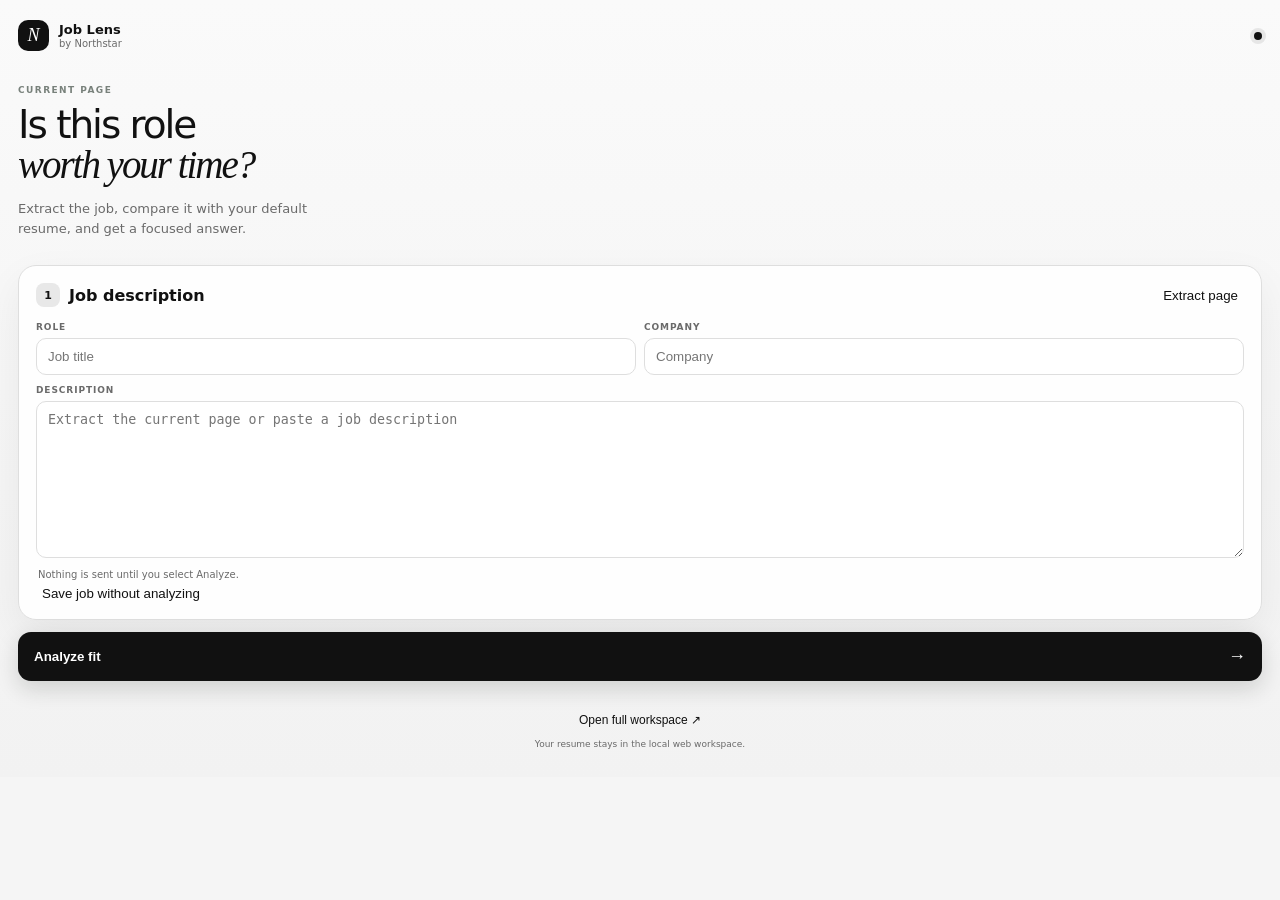
==== commit d9eae908: "web test version 0.22" ====
--- a/chrome_extension/sidepanel.html
+++ b/chrome_extension/sidepanel.html
@@ -1,303 +1,27 @@
 <!doctype html>
 <html lang="en">
-  <head>
-    <meta charset="utf-8">
-    <meta name="viewport" content="width=device-width, initial-scale=1">
-    <title>Job Agent</title>
-    <link rel="stylesheet" href="sidepanel.css">
-  </head>
-  <body>
-    <header class="app-header">
-      <div><p class="eyebrow">Evidence-grounded tailoring</p><h1>Job Agent</h1></div>
-      <button id="health-button" class="health" type="button" aria-label="Check backend health">
-        <span id="health-dot" class="health-dot" aria-hidden="true"></span>
-        <span id="health-text">Checking backend...</span>
-      </button>
-    </header>
-
-    <nav class="panel-tabs" aria-label="Job Agent panels">
-      <button id="analysis-tab" class="panel-tab active" type="button" aria-selected="true">Analysis</button>
-      <button id="jobs-tab" class="panel-tab" type="button" aria-selected="false">Jobs</button>
-      <button id="assistant-tab" class="panel-tab" type="button" aria-selected="false">Assistant</button>
-      <button id="context-tab" class="panel-tab" type="button" aria-selected="false">Context</button>
-      <button id="learning-tab" class="panel-tab" type="button" aria-selected="false">Learning</button>
-    </nav>
-
-    <main>
-      <div id="analysis-panel" class="app-panel">
-        <section class="card">
-          <div class="section-heading">
-            <div><p class="step-label">Step 1</p><h2>Resume</h2></div>
-            <button id="clear-resume-button" class="text-button" type="button">Clear saved resume</button>
-          </div>
-          <label class="sr-only" for="resume-text">Resume text</label>
-          <textarea id="resume-text" rows="10" maxlength="50001" placeholder="Paste your resume here"></textarea>
-          <div class="field-footer">
-            <label class="checkbox-label"><input id="save-resume" type="checkbox">Save this resume in this browser</label>
-            <span id="resume-count" class="character-count">0 / 50,000</span>
-          </div>
-        </section>
-
-        <section class="card">
-          <div class="section-heading">
-            <div><p class="step-label">Step 2</p><h2>Job description</h2></div>
-            <button id="extract-button" class="secondary-button" type="button">Extract Job Description</button>
-          </div>
-          <p class="hint">Select the job description on the page first for the cleanest extraction.</p>
-          <div class="job-metadata-grid">
-            <label>Job title<input id="job-title" maxlength="256" placeholder="Confirm or enter the title"></label>
-            <label>Company<input id="job-company" maxlength="256" placeholder="Confirm or enter the company"></label>
-            <label>Location<input id="job-location" maxlength="256" placeholder="Optional"></label>
-          </div>
-          <label class="sr-only" for="job-description">Job description</label>
-          <textarea id="job-description" rows="12" maxlength="50001" placeholder="Extract from the current page or paste the job description"></textarea>
-          <div class="field-footer">
-            <span id="extraction-source" class="muted"></span>
-            <span id="job-count" class="character-count">0 / 50,000</span>
-          </div>
-        </section>
-
-        <div class="workspace-save-actions">
-          <button id="save-job-button" class="secondary-button full-width" type="button" disabled>Save Job</button>
-          <button id="open-workspace-button" class="text-button" type="button" hidden>Open Workspace</button>
-          <span id="saved-application-id" class="muted"></span>
-        </div>
-
-        <button id="analyze-button" class="primary-button full-width" type="button">Analyze and Tailor Resume</button>
-        <div id="message" class="message" role="status" aria-live="polite" hidden></div>
-
-        <section id="results" class="results" hidden>
-          <div class="card result-summary">
-            <div><p class="step-label">Run status</p><h2 id="run-status">—</h2></div>
-            <div class="score-block"><span id="match-score" class="score">—</span><span class="score-label">Match score</span></div>
-          </div>
-          <button id="ask-run-button" class="secondary-button full-width ask-run-button" type="button">Ask Agent About This Run</button>
-
-          <section class="card">
-            <h2>Requirement match</h2>
-            <div class="requirement-grid">
-              <div><h3 class="matched-heading">Matched</h3><ul id="matched-list" class="requirement-list"></ul></div>
-              <div><h3 class="partial-heading">Partial</h3><ul id="partial-list" class="requirement-list"></ul></div>
-              <div><h3 class="missing-heading">Missing evidence</h3><ul id="missing-list" class="requirement-list"></ul></div>
-              <div><h3 class="confirmation-heading">Needs your confirmation</h3><ul id="confirmation-list" class="requirement-list"></ul></div>
-            </div>
-          </section>
-
-          <section class="card">
-            <div class="section-heading"><h2>Tailored resume</h2><button id="copy-button" class="secondary-button" type="button">Copy Resume</button></div>
-            <div id="tailored-resume" class="resume-output"></div>
-            <div id="verification" class="verification"></div>
-          </section>
-
-          <section id="review-panel" class="card review-panel" hidden>
-            <h2>Human review</h2>
-            <p class="hint">Approve this version, or explain what should change. Requested changes must remain supported by the original resume.</p>
-            <div class="review-actions"><button id="approve-button" class="primary-button" type="button">Approve</button></div>
-            <label for="review-feedback">Revision feedback</label>
-            <textarea id="review-feedback" rows="4" placeholder="Example: Shorten the summary and emphasize PostgreSQL."></textarea>
-            <button id="reject-button" class="secondary-button full-width" type="button">Request Revision</button>
-          </section>
-        </section>
-      </div>
-
-      <div id="jobs-panel" class="app-panel" hidden>
-        <section class="card">
-          <div class="section-heading"><div><p class="step-label">Saved locally</p><h2>Applications</h2></div><button id="refresh-applications-button" class="text-button" type="button">Refresh</button></div>
-          <div class="workspace-filters">
-            <input id="application-search" maxlength="256" placeholder="Search company or title">
-            <select id="application-status-filter"><option value="">All statuses</option><option value="saved">Saved</option><option value="analyzing">Analyzing</option><option value="analysis_failed">Analysis failed</option><option value="needs_evidence">Needs evidence</option><option value="materials_ready">Materials ready</option><option value="ready_to_apply">Ready to apply</option><option value="applied">Applied</option><option value="interviewing">Interviewing</option><option value="offer">Offer</option><option value="rejected">Rejected</option><option value="withdrawn">Withdrawn</option><option value="archived">Archived</option></select>
-          </div>
-          <div id="application-list" class="context-list"><p class="muted">No saved applications loaded.</p></div>
-          <button id="load-more-applications-button" class="secondary-button full-width" type="button" hidden>Load More</button>
-        </section>
-        <section id="workspace-detail" class="card" hidden>
-          <div class="section-heading"><div><p class="step-label">Application workspace</p><h2 id="workspace-title">Workspace</h2></div><span id="workspace-status" class="status-badge"></span></div>
-          <p id="workspace-company" class="requirement-meta"></p>
-          <a id="workspace-source-link" target="_blank" rel="noopener noreferrer" hidden>Open source job</a>
-          <p id="workspace-application-id" class="muted"></p>
-          <div class="workspace-edit-grid"><label>Next action<input id="workspace-next-action" maxlength="2000"></label><label>Deadline<input id="workspace-deadline" type="datetime-local"></label></div>
-          <button id="update-workspace-button" class="secondary-button" type="button">Update</button>
-          <label>Status<select id="workspace-status-select"><option value="saved">Saved</option><option value="ready_to_apply">Ready to apply</option><option value="applied">Applied</option><option value="interviewing">Interviewing</option><option value="offer">Offer</option><option value="rejected">Rejected</option><option value="withdrawn">Withdrawn</option><option value="archived">Archived</option></select></label>
-          <button id="transition-workspace-button" class="secondary-button" type="button">Change status</button>
-          <div class="workspace-actions"><button id="analyze-workspace-button" class="primary-button" type="button">Analyze saved job</button><button id="workspace-assistant-button" class="secondary-button" type="button">Open Assistant</button></div>
-          <p id="workspace-match-score"></p>
-          <details><summary>Missing requirements</summary><div id="workspace-missing"></div></details>
-          <details><summary>Tailored resume</summary><div id="workspace-resume"></div></details>
-          <details><summary>Analysis runs</summary><div id="workspace-runs"></div></details>
-          <details><summary>Recent events</summary><div id="workspace-events"></div></details>
-          <details><summary>Artifact versions</summary><div id="workspace-artifacts"></div></details>
-          <section class="interview-section" id="multi-agent-workflow-section">
-            <h3>Workflow</h3>
-            <label>Mode<select id="workflow-mode"><option value="single_custom">Standard</option><option value="multi_agent_v1">Multi-Agent</option></select></label>
-            <div id="multi-agent-options" hidden>
-              <p class="muted">Uses the saved Application, an attached analyzed resume run, and confirmed evidence.</p>
-              <label><input id="multi-agent-resume" type="checkbox" checked> Tailored resume</label>
-              <label><input id="multi-agent-cover" type="checkbox"> Cover letter</label>
-              <label><input id="multi-agent-interview" type="checkbox"> Ask evidence questions when needed</label>
-              <label>Application question (optional)<textarea id="multi-agent-question" rows="2" maxlength="5000"></textarea></label>
-              <div class="workspace-actions"><button id="multi-agent-start" class="primary-button" type="button">Start Multi-Agent workflow</button><button id="multi-agent-cancel" class="text-button danger-text" type="button" hidden>Cancel</button><button id="multi-agent-skip-interview" class="secondary-button" type="button" hidden>Continue after cancelling interview</button></div>
-            </div>
-            <p id="multi-agent-status" class="muted">Standard workflow selected.</p>
-            <div id="multi-agent-progress" class="context-list"></div>
-          </section>
-          <details id="task-activity-panel"><summary>Task Activity</summary><div id="task-activity-list" class="context-list"></div></details>
-          <section class="interview-section">
-            <div class="section-heading"><h3>Improve Evidence</h3><button id="start-interview-button" class="secondary-button" type="button">Start or resume interview</button></div>
-            <p id="interview-progress" class="muted">No active evidence interview.</p>
-            <p id="interview-requirement"></p>
-            <p id="interview-question"></p>
-            <label for="interview-answer">Your answer</label>
-            <textarea id="interview-answer" rows="4" maxlength="20000" placeholder="Describe what you personally did, or say you have no experience."></textarea>
-            <div class="workspace-actions"><button id="submit-interview-answer" class="primary-button" type="button">Submit answer</button><button id="interview-no-experience" class="secondary-button" type="button">I don't have this experience</button><button id="interview-skip" class="text-button" type="button">Skip</button></div>
-            <div id="interview-candidate" class="context-list"></div>
-            <div class="workspace-actions"><button id="interview-save-later" class="text-button" type="button">Save and continue later</button><button id="interview-resume" class="secondary-button" type="button" hidden>Recover interview</button><button id="interview-cancel" class="text-button danger-text" type="button">Cancel interview</button></div>
-            <label for="interview-style-feedback">Feedback about question style</label>
-            <textarea id="interview-style-feedback" rows="2" maxlength="2000" placeholder="Ask shorter follow-up questions."></textarea>
-            <button id="interview-style-submit" class="secondary-button" type="button">Save question-style feedback</button>
-            <div id="interview-status-list" class="context-list"></div>
-          </section>
-          <section class="interview-section" id="pack-section">
-            <div class="section-heading"><h3>Application Pack</h3><button id="pack-create" class="secondary-button" type="button">Generate new Pack</button></div>
-            <p id="pack-status" class="muted">No Pack loaded.</p>
-            <div class="workspace-actions"><button id="pack-resume" class="secondary-button" type="button">Resume</button><button id="pack-cover" class="secondary-button" type="button">Cover Letter</button></div>
-            <label>Application question<textarea id="pack-question" rows="3" maxlength="5000" placeholder="Paste an application question to answer"></textarea></label>
-            <label>Character limit (optional)<input id="pack-max-length" type="number" min="1" max="10000"></label>
-            <button id="pack-answer" class="secondary-button" type="button">Generate Answer</button>
-            <div class="workspace-actions"><button id="pack-tab-resume" class="text-button" type="button">Resume</button><button id="pack-tab-cover" class="text-button" type="button">Cover Letter</button><button id="pack-tab-answers" class="text-button" type="button">Application Answers</button></div>
-            <div id="pack-items" class="context-list"></div>
-          </section>
-          <section class="interview-section" id="mock-interview-section">
-            <h3>Mock Interview</h3>
-            <div class="workspace-edit-grid">
-              <label>Mode<select id="mock-mode"><option value="mixed">Mixed</option><option value="recruiter_screen">Recruiter screen</option><option value="behavioral">Behavioral</option><option value="project_deep_dive">Project deep dive</option><option value="role_specific">Role specific</option></select></label>
-              <label>Difficulty<select id="mock-difficulty"><option value="introductory">Introductory</option><option value="standard" selected>Standard</option><option value="challenging">Challenging</option></select></label>
-              <label>Questions<input id="mock-count" type="number" min="3" max="12" value="5"></label>
-            </div>
-            <div class="workspace-actions"><button id="mock-start" class="primary-button" type="button">Start mock interview</button><button id="mock-new" class="secondary-button" type="button" hidden>New attempt</button></div>
-            <p id="mock-progress" class="muted">No active mock interview.</p>
-            <p id="mock-competency" class="muted"></p>
-            <p id="mock-question"></p>
-            <label for="mock-answer">Your answer</label>
-            <textarea id="mock-answer" rows="5" maxlength="20000"></textarea>
-            <div class="workspace-actions"><button id="mock-submit" class="primary-button" type="button">Submit</button><button id="mock-skip" class="secondary-button" type="button">Skip</button><button id="mock-save" class="text-button" type="button">Save and continue later</button></div>
-            <div class="workspace-actions"><button id="mock-resume" class="secondary-button" type="button" hidden>Recover</button><button id="mock-end" class="text-button" type="button">End early</button><button id="mock-cancel" class="text-button danger-text" type="button">Cancel</button></div>
-            <details><summary>Feedback</summary><div id="mock-feedback" class="context-list"></div></details>
-            <details><summary>Final report and evidence candidates</summary><div id="mock-report" class="context-list"></div></details>
-          </section>
-        </section>
-        <div id="workspace-message" class="message" role="status" aria-live="polite" hidden></div>
-      </div>
-
-      <div id="assistant-panel" class="app-panel" hidden>
-        <section class="card assistant-header">
-          <div class="section-heading">
-            <div><p class="step-label">Persistent session</p><h2>Job Assistant</h2></div>
-            <button id="new-session-button" class="secondary-button" type="button">New Session</button>
-          </div>
-          <div class="session-meta">
-            <span id="session-status" class="status-badge">No session</span>
-            <span id="session-run" class="muted"></span>
-          </div>
-          <div class="session-history-controls">
-            <label for="session-history">Previous conversations</label>
-            <div class="session-history-row">
-              <select id="session-history" aria-label="Previous conversations">
-                <option value="">No saved conversations</option>
-              </select>
-              <button id="refresh-sessions-button" class="text-button" type="button">Refresh</button>
-            </div>
-          </div>
-        </section>
-
-        <div id="session-message" class="message" role="status" aria-live="polite" hidden></div>
-        <section id="assistant-messages" class="assistant-messages card" aria-live="polite">
-          <p class="muted empty-session">Start a session to ask about your saved Job Agent runs.</p>
-        </section>
-        <section id="tool-call-details" class="tool-call-details" hidden></section>
-        <section id="tool-approvals" class="tool-approvals" hidden></section>
-
-        <section class="card composer">
-          <label for="assistant-input">Message</label>
-          <textarea id="assistant-input" rows="5" maxlength="20000" placeholder="Ask about recent runs, requirements, or a tailored resume."></textarea>
-          <div class="field-footer"><span class="muted">Messages are stored by the local backend.</span><span id="assistant-count" class="character-count">0 / 20,000</span></div>
-          <div class="assistant-actions">
-            <button id="send-session-button" class="primary-button" type="button">Send</button>
-            <button id="cancel-session-button" class="text-button danger-text" type="button">Cancel</button>
-            <button id="recover-session-button" class="secondary-button" type="button" hidden>Recover</button>
-          </div>
-        </section>
-      </div>
-
-      <div id="context-panel" class="app-panel" hidden>
-        <div id="context-message" class="message" role="status" aria-live="polite" hidden></div>
-
-        <section class="card">
-          <div class="section-heading">
-            <div><p class="step-label">Current session</p><h2>Used This Turn</h2></div>
-            <button id="refresh-context-button" class="text-button" type="button">Refresh</button>
-          </div>
-          <div id="used-context" class="context-list">
-            <p class="muted">Open a Session to inspect its safe context summary.</p>
-          </div>
-        </section>
-
-        <section class="card">
-          <div class="section-heading">
-            <div><p class="step-label">Confirmed data</p><h2>Memory Manager</h2></div>
-            <button id="refresh-memories-button" class="text-button" type="button">Refresh</button>
-          </div>
-          <label for="memory-key">Stable key</label>
-          <input id="memory-key" maxlength="160" placeholder="preference.role">
-          <label for="memory-display">Display text</label>
-          <textarea id="memory-display" rows="3" maxlength="2000" placeholder="Prefers backend engineering roles"></textarea>
-          <div class="context-form-grid">
-            <label>Type<select id="memory-type"><option value="preference">Preference</option><option value="semantic">Semantic</option><option value="episodic">Episodic</option></select></label>
-            <label>Scope<select id="memory-scope"><option value="user">User</option><option value="project">Project</option><option value="session">Current session</option></select></label>
-            <label>Sensitivity<select id="memory-sensitivity"><option value="normal">Normal</option><option value="personal">Personal</option><option value="sensitive">Sensitive</option></select></label>
-          </div>
-          <label for="memory-content">Structured content (JSON object)</label>
-          <textarea id="memory-content" rows="3" maxlength="10000" placeholder="{}">{}</textarea>
-          <button id="create-memory-button" class="primary-button full-width" type="button">Create Candidate</button>
-          <div id="memory-list" class="context-list"></div>
-        </section>
-
-        <section class="card">
-          <div class="section-heading">
-            <div><p class="step-label">Installed procedures</p><h2>Skill Manager</h2></div>
-            <button id="refresh-skills-button" class="text-button" type="button">Refresh</button>
-          </div>
-          <div id="skill-list" class="context-list"></div>
-        </section>
-        <section class="card">
-          <div class="section-heading"><div><p class="step-label">Candidate facts</p><h2>Career Evidence</h2></div><button id="refresh-evidence-button" class="text-button" type="button">Refresh</button></div>
-          <p class="hint">Confirmed means you approved the wording or it was grounded in an accepted source. It is not independent fact checking.</p>
-          <label>New statement<textarea id="evidence-claim" rows="3" maxlength="5000" placeholder="Describe your experience in your own words"></textarea></label>
-          <label>Category<select id="evidence-category"><option value="experience">Experience</option><option value="project">Project</option><option value="skill">Skill</option><option value="education">Education</option><option value="achievement">Achievement</option><option value="leadership">Leadership</option><option value="responsibility">Responsibility</option></select></label>
-          <button id="create-evidence-button" class="secondary-button full-width" type="button">Save candidate statement</button>
-          <div class="workspace-filters"><input id="evidence-search" maxlength="256" placeholder="Search evidence"><select id="evidence-filter"><option value="">All categories</option><option value="experience">Experience</option><option value="project">Project</option><option value="skill">Skill</option><option value="education">Education</option><option value="achievement">Achievement</option><option value="leadership">Leadership</option><option value="responsibility">Responsibility</option></select></div>
-          <div id="evidence-list" class="context-list"></div>
-        </section>
-      </div>
-      <div id="learning-panel" class="app-panel" hidden>
-        <section class="card">
-          <h2>Learning candidates</h2>
-          <p class="hint">Feedback becomes a candidate for your review. Skill approval for evaluation does not publish it.</p>
-          <label for="learning-feedback">Tell the agent what to remember or improve</label>
-          <textarea id="learning-feedback" rows="3" maxlength="20000" placeholder="Keep my resume summary to no more than two sentences."></textarea>
-          <button id="learning-submit" class="primary-button" type="button">Save feedback</button>
-          <button id="learning-refresh" class="secondary-button" type="button">Refresh</button>
-          <p id="learning-message" role="status"></p>
-          <div class="workspace-filters" id="learning-tabs">
-            <button type="button" data-kind="preference_memory">Preferences</button>
-            <button type="button" data-kind="career_evidence">Evidence</button>
-            <button type="button" data-kind="skill">Skill Candidates</button>
-            <button type="button" data-kind="product_policy">Policy Issues</button>
-          </div>
-          <div id="learning-list" class="context-list"></div>
-        </section>
-      </div>
-    </main>
-
-    <script type="module" src="sidepanel.js"></script>
-  </body>
+<head><meta charset="utf-8"><meta name="viewport" content="width=device-width,initial-scale=1"><title>Northstar Job Lens</title><link rel="stylesheet" href="sidepanel.css"></head>
+<body>
+  <main class="panel-shell">
+    <header class="panel-header"><div class="brand"><span>N</span><div><strong>Job Lens</strong><small>by Northstar</small></div></div><i id="health-dot" title="Backend status"></i></header>
+    <section class="intro"><p class="eyebrow">CURRENT PAGE</p><h1>Is this role<br><em>worth your time?</em></h1><p>Extract the job, compare it with your default resume, and get a focused answer.</p></section>
+    <section class="input-card">
+      <div class="section-title"><div><span class="step">1</span><strong>Job description</strong></div><button id="extract-button" class="ghost-button">Extract page</button></div>
+      <div class="meta-grid"><label>Role<input id="job-title" maxlength="256" placeholder="Job title"></label><label>Company<input id="job-company" maxlength="256" placeholder="Company"></label></div>
+      <label class="full-field">Description<textarea id="job-description" maxlength="50000" rows="9" placeholder="Extract the current page or paste a job description"></textarea></label>
+      <p id="extract-note" class="note">Nothing is sent until you select Analyze.</p>
+      <button id="save-job-button" class="ghost-button" type="button">Save job without analyzing</button>
+    </section>
+    <button id="analyze-button" class="analyze-button"><span id="analyze-label">Analyze fit</span><b>→</b></button>
+    <div id="message" class="message" role="status" hidden></div>
+    <section id="result" class="result" hidden>
+      <div class="result-head"><div class="score-ring" id="score-ring"><strong id="match-score">0%</strong><span>match</span></div><div><p class="eyebrow">QUICK READ</p><h2 id="result-title">Your fit</h2><p id="result-status"></p></div></div>
+      <div class="requirement-grid"><div><strong id="matched-count">0</strong><span>Matched</span></div><div><strong id="partial-count">0</strong><span>Partial</span></div><div><strong id="missing-count">0</strong><span>Missing</span></div></div>
+      <div class="suggestions"><p class="eyebrow">WHAT TO DO NEXT</p><ol id="suggestion-list"></ol></div>
+      <details><summary>Requirement details</summary><div id="requirement-details"></div></details>
+    </section>
+    <footer><button id="open-web-button" class="web-button">Open full workspace <span>↗</span></button><button id="open-application-button" class="web-button" hidden>Open this saved job <span>↗</span></button><small>Your resume stays in the local web workspace.</small></footer>
+  </main>
+  <script type="module" src="sidepanel.js"></script>
+</body>
 </html>
--- a/chrome_extension/sidepanel.css
+++ b/chrome_extension/sidepanel.css
@@ -1,295 +1,15 @@
-:root {
-  color-scheme: light;
-  --ink: #17211b;
-  --muted: #66736b;
-  --line: #dbe3dd;
-  --surface: #ffffff;
-  --canvas: #f4f7f4;
-  --accent: #176b4d;
-  --accent-dark: #0d4f38;
-  --accent-soft: #e2f1e9;
-  --warning: #9a5a10;
-  --danger: #a33939;
-  --shadow: 0 8px 24px rgba(23, 33, 27, 0.07);
-  font-family: Inter, ui-sans-serif, system-ui, -apple-system, BlinkMacSystemFont, "Segoe UI", sans-serif;
-}
+:root{font-family:Inter,ui-sans-serif,system-ui,-apple-system,"Segoe UI",sans-serif;color:#1b201d;background:#f4f4ef;--ink:#1b201d;--muted:#6c746f;--line:#dcded7;--green:#167457;--mint:#bbefdd}*{box-sizing:border-box}body{margin:0;min-width:320px;background:radial-gradient(circle at 100% 0,#dff1e8,transparent 250px),#f4f4ef}.panel-shell{padding:20px 18px 28px}.panel-header{display:flex;align-items:center;justify-content:space-between;margin-bottom:34px}.brand{display:flex;gap:10px;align-items:center}.brand>span{display:grid;place-items:center;width:31px;height:31px;border-radius:10px;background:var(--ink);color:white;font:italic 18px Georgia}.brand strong,.brand small{display:block}.brand strong{font-size:13px}.brand small{font-size:10px;color:var(--muted);margin-top:1px}#health-dot{width:8px;height:8px;border-radius:50%;background:#c6a33c;box-shadow:0 0 0 4px rgba(198,163,60,.13)}#health-dot.online{background:#2b9c70;box-shadow:0 0 0 4px rgba(43,156,112,.13)}#health-dot.offline{background:#bd5353}.eyebrow{font-size:9px;letter-spacing:.16em;font-weight:800;color:#78817b;margin:0}.intro h1{font-size:39px;line-height:1.02;letter-spacing:-.052em;font-weight:540;margin:10px 0 14px}.intro h1 em{font-family:Georgia,serif;font-weight:400}.intro>p:last-child{font-size:13px;line-height:1.6;color:var(--muted);max-width:330px;margin-bottom:25px}.input-card,.result{border:1px solid var(--line);background:rgba(255,255,252,.78);border-radius:18px;padding:17px;box-shadow:0 15px 40px rgba(23,31,26,.06)}.section-title{display:flex;align-items:center;justify-content:space-between;margin-bottom:15px}.section-title>div{display:flex;align-items:center;gap:9px}.step{display:grid;place-items:center;width:24px;height:24px;border-radius:8px;background:#e0eee7;color:var(--green);font-size:11px;font-weight:800}.ghost-button,.web-button{border:0;background:transparent;color:var(--green);cursor:pointer;font:650 11px inherit;transition:.2s}.ghost-button:hover,.web-button:hover{transform:translateX(3px);color:#0a5740}.ghost-button:active,.web-button:active{transform:scale(.96)}.meta-grid{display:grid;grid-template-columns:1fr 1fr;gap:8px}label{display:grid;gap:6px;color:var(--muted);font-size:9px;text-transform:uppercase;letter-spacing:.1em;font-weight:750}input,textarea{width:100%;padding:10px 11px;border:1px solid var(--line);border-radius:10px;outline:none;background:#fff;font:12px/1.5 inherit;color:var(--ink);text-transform:none;letter-spacing:normal;resize:vertical;transition:border .2s,box-shadow .2s}input:focus,textarea:focus{border-color:var(--green);box-shadow:0 0 0 3px rgba(22,116,87,.09)}.full-field{margin-top:10px}.note{color:var(--muted);font-size:10px;line-height:1.45;margin:10px 2px 0}.analyze-button{width:100%;display:flex;justify-content:space-between;align-items:center;margin:12px 0;padding:14px 16px;border:0;border-radius:13px;background:var(--ink);color:white;cursor:pointer;font-weight:700;box-shadow:0 8px 22px rgba(22,28,24,.16);transition:transform .18s cubic-bezier(.2,.8,.2,1),box-shadow .18s,background .18s}.analyze-button:hover{transform:translateY(-2px);background:#253129;box-shadow:0 13px 30px rgba(22,28,24,.24)}.analyze-button:hover b{transform:translateX(4px)}.analyze-button:active{transform:translateY(0) scale(.975)}.analyze-button b{font-size:18px;transition:.18s}.analyze-button:disabled{opacity:.58;cursor:wait}.message{margin:11px 1px;padding:11px 12px;border-radius:10px;background:#f4dddd;color:#7b3636;font-size:11px;line-height:1.45}.message[data-kind=success]{background:#e0eee7;color:#226549}.result{margin-top:16px;animation:rise .45s cubic-bezier(.16,1,.3,1)}@keyframes rise{from{opacity:0;transform:translateY(12px)}to{opacity:1;transform:none}}.result-head{display:flex;gap:17px;align-items:center}.result-head h2{margin:5px 0 3px;font-size:20px;letter-spacing:-.03em}.result-head>div>p:last-child{margin:0;color:var(--muted);font-size:10px}.score-ring{--score:0deg;position:relative;display:grid;place-items:center;width:83px;height:83px;flex:0 0 auto;border-radius:50%;background:conic-gradient(var(--green) var(--score),#e4e7e2 0)}.score-ring::after{content:"";position:absolute;inset:6px;border-radius:50%;background:#fff}.score-ring strong,.score-ring span{z-index:1}.score-ring strong{font-size:20px;letter-spacing:-.04em;margin-top:13px}.score-ring span{font-size:8px;color:var(--muted);margin-top:-17px}.requirement-grid{display:grid;grid-template-columns:repeat(3,1fr);gap:6px;margin:17px 0}.requirement-grid div{padding:10px;border-radius:11px;background:#f0f1ed;text-align:center}.requirement-grid strong,.requirement-grid span{display:block}.requirement-grid strong{font-size:18px}.requirement-grid span{font-size:8px;color:var(--muted);margin-top:2px}.suggestions{padding:15px 0;border-top:1px solid var(--line)}.suggestions ol{padding-left:19px;margin:10px 0 0}.suggestions li{padding:4px 0 4px 4px;font-size:11px;line-height:1.5}details{border-top:1px solid var(--line);padding-top:12px}summary{cursor:pointer;color:var(--muted);font-size:10px;font-weight:700}.requirement-group h3{font-size:10px;margin:15px 0 7px;text-transform:uppercase;letter-spacing:.08em}.requirement-row{display:flex;gap:8px;padding:6px 0;font-size:11px}.requirement-row.matched>span:first-child{color:var(--green)}.requirement-row.partial>span:first-child{color:#a5771d}.requirement-row.missing>span:first-child{color:#a45151}footer{display:grid;place-items:center;gap:4px;margin-top:24px}.web-button{font-size:12px;padding:8px}footer small{font-size:9px;color:var(--muted)}.is-busy .analyze-button b{animation:pulse .8s infinite alternate}@keyframes pulse{to{transform:translateX(6px);opacity:.5}}@media(max-width:360px){.meta-grid{grid-template-columns:1fr}.intro h1{font-size:34px}}
 
-* { box-sizing: border-box; }
-
-body {
-  margin: 0;
-  min-width: 320px;
-  color: var(--ink);
-  background: var(--canvas);
-}
-
-button, textarea, input { font: inherit; }
-select { font: inherit; }
-button { cursor: pointer; }
-button:disabled { cursor: wait; opacity: 0.58; }
-
-.app-header {
-  position: sticky;
-  top: 0;
-  z-index: 2;
-  display: flex;
-  align-items: center;
-  justify-content: space-between;
-  gap: 12px;
-  padding: 18px;
-  background: rgba(244, 247, 244, 0.96);
-  border-bottom: 1px solid var(--line);
-  backdrop-filter: blur(8px);
-}
-
-h1, h2, h3, p { margin-top: 0; }
-h1 { margin-bottom: 0; font-size: 22px; }
-h2 { margin-bottom: 12px; font-size: 17px; }
-h3 { margin-bottom: 8px; font-size: 14px; }
-
-.eyebrow, .step-label {
-  margin-bottom: 4px;
-  color: var(--accent);
-  font-size: 11px;
-  font-weight: 750;
-  letter-spacing: 0.08em;
-  text-transform: uppercase;
-}
-
-main { padding: 14px; }
-
-.panel-tabs {
-  position: sticky;
-  top: 79px;
-  z-index: 1;
-  display: grid;
-  grid-template-columns: repeat(3, 1fr);
-  padding: 0 14px;
-  background: var(--canvas);
-  border-bottom: 1px solid var(--line);
-}
-.panel-tab {
-  padding: 11px;
-  color: var(--muted);
-  background: transparent;
-  border: 0;
-  border-bottom: 3px solid transparent;
-  font-weight: 750;
-}
-.panel-tab.active { color: var(--accent-dark); border-bottom-color: var(--accent); }
-
-.card {
-  margin-bottom: 14px;
-  padding: 16px;
-  background: var(--surface);
-  border: 1px solid var(--line);
-  border-radius: 14px;
-  box-shadow: var(--shadow);
-}
-
-.section-heading, .result-summary, .field-footer, .review-actions {
-  display: flex;
-  align-items: center;
-  justify-content: space-between;
-  gap: 10px;
-}
-
-textarea {
-  width: 100%;
-  resize: vertical;
-  padding: 11px 12px;
-  color: var(--ink);
-  background: #fbfcfb;
-  border: 1px solid #c9d4cc;
-  border-radius: 9px;
-  line-height: 1.45;
-}
-
-textarea:focus, button:focus-visible, input:focus-visible {
-  outline: 3px solid rgba(23, 107, 77, 0.2);
-  outline-offset: 2px;
-}
-select:focus { outline: 3px solid rgba(23, 107, 77, 0.2); outline-offset: 2px; }
-input, select {
-  width: 100%;
-  padding: 9px 10px;
-  color: var(--ink);
-  background: #fbfcfb;
-  border: 1px solid #c9d4cc;
-  border-radius: 8px;
-}
-
-.field-footer { margin-top: 8px; align-items: flex-start; }
-.hint, .muted, .character-count { color: var(--muted); font-size: 12px; }
-.hint { line-height: 1.45; }
-.character-count.over-limit { color: var(--danger); font-weight: 700; }
-.checkbox-label { display: flex; gap: 7px; color: var(--muted); font-size: 12px; }
-
-.primary-button, .secondary-button, .text-button, .health {
-  border: 0;
-  border-radius: 9px;
-  font-weight: 700;
-}
-
-.primary-button { padding: 11px 14px; color: white; background: var(--accent); }
-.primary-button:hover { background: var(--accent-dark); }
-.secondary-button { padding: 9px 11px; color: var(--accent-dark); background: var(--accent-soft); }
-.text-button { padding: 5px; color: var(--accent); background: transparent; font-size: 12px; }
-.full-width { width: 100%; }
-.ask-run-button { margin-bottom: 14px; }
-
-.health {
-  display: flex;
-  align-items: center;
-  gap: 7px;
-  padding: 8px 9px;
-  color: var(--muted);
-  background: var(--surface);
-  border: 1px solid var(--line);
-  font-size: 11px;
-}
-
-.health-dot { width: 8px; height: 8px; background: #a0aaa3; border-radius: 50%; }
-.health[data-state="healthy"] .health-dot { background: #2b9a67; }
-.health[data-state="unhealthy"] .health-dot { background: var(--danger); }
-
-.message { margin: 14px 0; padding: 12px; border-radius: 9px; line-height: 1.45; }
-.message[data-kind="info"] { color: #24533f; background: #e5f1eb; }
-.message[data-kind="error"] { color: #772b2b; background: #f8e7e7; }
-.message[data-kind="success"] { color: #175337; background: #ddf2e6; }
-
-.results { margin-top: 14px; }
-.workspace-save-actions { display: grid; gap: 6px; margin: 10px 0 14px; }
-.job-metadata-grid { display: grid; grid-template-columns: 1fr 1fr; gap: 8px; margin: 10px 0; }
-.job-metadata-grid label { display: grid; gap: 4px; color: var(--muted); font-size: 12px; font-weight: 700; }
-.job-metadata-grid label:last-child { grid-column: 1 / -1; }
-.job-metadata-grid input { min-width: 0; padding: 8px; border: 1px solid #c9d4cc; border-radius: 8px; background: #fbfcfb; }
-.workspace-filters, .workspace-edit-grid { display: grid; grid-template-columns: 1fr 1fr; gap: 8px; }
-.workspace-filters input, .workspace-filters select, .workspace-edit-grid input, #workspace-status-select {
-  min-width: 0; padding: 8px; border: 1px solid #c9d4cc; border-radius: 8px; background: #fbfcfb;
-}
-.workspace-edit-grid label, #workspace-detail > label { display: grid; gap: 5px; margin: 10px 0; color: var(--muted); font-size: 12px; font-weight: 700; }
-.workspace-actions { display: flex; flex-wrap: wrap; gap: 8px; margin: 14px 0; }
-.workspace-list-item button { margin-top: 7px; }
-.workspace-json { max-height: 280px; overflow: auto; white-space: pre-wrap; overflow-wrap: anywhere; font-size: 11px; }
-#workspace-detail details { margin-top: 12px; }
-#workspace-detail summary { cursor: pointer; color: var(--accent-dark); font-weight: 700; }
-.score-block { display: flex; flex-direction: column; align-items: flex-end; }
-.score { color: var(--accent); font-size: 26px; font-weight: 800; }
-.score-label { color: var(--muted); font-size: 11px; }
-
-.requirement-grid { display: grid; gap: 14px; }
-.requirement-list { margin: 0; padding-left: 20px; }
-.requirement-list > li { margin-bottom: 10px; line-height: 1.35; }
-.requirement-name { font-weight: 650; }
-.requirement-meta { display: block; color: var(--muted); font-size: 11px; }
-.requirement-list details { margin-top: 5px; color: var(--muted); font-size: 11px; }
-.requirement-list summary { cursor: pointer; color: var(--accent-dark); }
-.requirement-list details p { margin: 6px 0; }
-.requirement-list details ul { margin: 5px 0 0; padding-left: 18px; }
-.evidence-heading { display: block; margin-top: 7px; color: var(--ink); }
-.matched-heading { color: var(--accent); }
-.partial-heading { color: var(--warning); }
-.missing-heading { color: var(--danger); }
-.confirmation-heading { color: #6750a4; }
-
-.resume-output section + section { margin-top: 18px; }
-.resume-output p, .resume-output li { line-height: 1.5; white-space: pre-wrap; }
-.resume-output ul { margin-bottom: 0; padding-left: 20px; }
-.skills-list { display: flex; flex-wrap: wrap; gap: 7px; padding: 0 !important; list-style: none; }
-.skills-list li { padding: 5px 8px; background: var(--accent-soft); border-radius: 999px; font-size: 12px; }
-
-.verification { margin-top: 16px; padding-top: 12px; border-top: 1px solid var(--line); font-size: 12px; }
-.verification.passed { color: var(--accent); }
-.verification.failed { color: var(--danger); }
-.review-panel label { display: block; margin: 14px 0 6px; font-size: 13px; font-weight: 700; }
-.review-panel .secondary-button { margin-top: 9px; }
-
-.session-meta, .assistant-actions {
-  display: flex;
-  align-items: center;
-  flex-wrap: wrap;
-  gap: 9px;
-}
-.session-meta { justify-content: space-between; }
-.session-history-controls { margin-top: 12px; }
-.session-history-controls label { display: block; margin-bottom: 5px; color: var(--muted); font-size: 12px; font-weight: 700; }
-.session-history-row { display: flex; align-items: center; gap: 8px; }
-.session-history-row select {
-  min-width: 0;
-  flex: 1;
-  padding: 8px;
-  color: var(--ink);
-  background: #fbfcfb;
-  border: 1px solid #c9d4cc;
-  border-radius: 8px;
-}
-.status-badge {
-  display: inline-flex;
-  padding: 5px 9px;
-  color: var(--accent-dark);
-  background: var(--accent-soft);
-  border-radius: 999px;
-  font-size: 12px;
-  font-weight: 750;
-}
-.status-badge[data-status="failed"],
-.status-badge[data-status="cancelled"],
-.status-badge[data-status="timed_out"] { color: var(--danger); background: #f8e7e7; }
-.status-badge[data-status="running"],
-.status-badge[data-status="awaiting_tool_approval"] { color: var(--warning); background: #fff1dc; }
-.assistant-messages { max-height: 46vh; overflow-y: auto; }
-.chat-message { max-width: 92%; margin-bottom: 12px; padding: 11px; border-radius: 12px; }
-.chat-message.user { margin-left: auto; background: var(--accent-soft); }
-.chat-message.assistant { margin-right: auto; background: #eef1ef; }
-.chat-message p { margin: 5px 0 0; line-height: 1.5; white-space: pre-wrap; overflow-wrap: anywhere; }
-.chat-role { color: var(--muted); font-size: 11px; font-weight: 750; text-transform: uppercase; }
-.tool-approvals .card { border-color: #e9c78d; }
-.tool-call-details { display: grid; gap: 8px; margin: 10px 0; }
-.tool-call-card summary { cursor: pointer; display: grid; gap: 3px; }
-.tool-call-card p { margin: 8px 0 0; }
-.tool-badge { display: inline-flex; margin-top: 8px; padding: 3px 7px; border-radius: 999px; background: var(--accent-soft); color: var(--accent-dark); font-size: 11px; font-weight: 700; }
-.tool-warning { color: var(--warning); font-size: 12px; }
-.approval-arguments {
-  max-height: 180px;
-  overflow: auto;
-  padding: 9px;
-  white-space: pre-wrap;
-  overflow-wrap: anywhere;
-  background: #f7f8f7;
-  border-radius: 8px;
-  font-size: 11px;
-}
-.composer label { display: block; margin-bottom: 6px; font-size: 13px; font-weight: 700; }
-.assistant-actions { margin-top: 12px; }
-.danger-text { color: var(--danger); }
-
-.context-form-grid { display: grid; grid-template-columns: repeat(2, 1fr); gap: 9px; margin: 10px 0; }
-.context-form-grid label, #context-panel > .card > label {
-  display: block;
-  margin: 9px 0 5px;
-  color: var(--muted);
-  font-size: 12px;
-  font-weight: 700;
-}
-.context-list { display: grid; gap: 10px; margin-top: 12px; }
-.pack-body { white-space: pre-wrap; overflow-wrap: anywhere; font: inherit; line-height: 1.5; max-height: 350px; overflow-y: auto; }
-.context-item { padding: 11px; background: #f8faf8; border: 1px solid var(--line); border-radius: 10px; }
-.context-item h3 { margin-bottom: 5px; overflow-wrap: anywhere; }
-.context-item p { margin-bottom: 7px; line-height: 1.45; overflow-wrap: anywhere; white-space: pre-wrap; }
-.context-item details { margin-top: 8px; }
-.context-item summary { cursor: pointer; color: var(--accent-dark); font-weight: 700; }
-.context-actions { display: flex; flex-wrap: wrap; gap: 7px; margin-top: 9px; }
-.context-actions button { padding: 7px 9px; }
-
-.sr-only {
-  position: absolute;
-  width: 1px;
-  height: 1px;
-  padding: 0;
-  margin: -1px;
-  overflow: hidden;
-  clip: rect(0, 0, 0, 0);
-  white-space: nowrap;
-  border: 0;
-}
+/* Monochrome Side Panel theme. */
+:root{color:#111;background:#f5f5f5;--ink:#111;--muted:#6a6a6a;--line:#dedede;--green:#111;--mint:#e8e8e8}
+body{background:linear-gradient(180deg,#fafafa,#f2f2f2)}
+#health-dot,#health-dot.online,#health-dot.offline{background:#111;box-shadow:0 0 0 4px rgba(0,0,0,.08)}
+.input-card,.result{background:rgba(255,255,255,.92);box-shadow:0 15px 40px rgba(0,0,0,.06)}
+.step{background:#e8e8e8;color:#111}
+.ghost-button,.web-button{color:#111}.ghost-button:hover,.web-button:hover{color:#555}
+input:focus,textarea:focus{border-color:#111;box-shadow:0 0 0 3px rgba(0,0,0,.08)}
+.analyze-button:hover{background:#333;box-shadow:0 13px 30px rgba(0,0,0,.2)}
+.message,.message[data-kind=success]{color:#111;background:#ededed;border:1px solid #d2d2d2}
+.score-ring{background:conic-gradient(#111 var(--score),#e3e3e3 0)}
+.requirement-grid div{background:#f0f0f0}
+.requirement-row.matched>span:first-child{color:#111}.requirement-row.partial>span:first-child{color:#555}.requirement-row.missing>span:first-child{color:#888}
